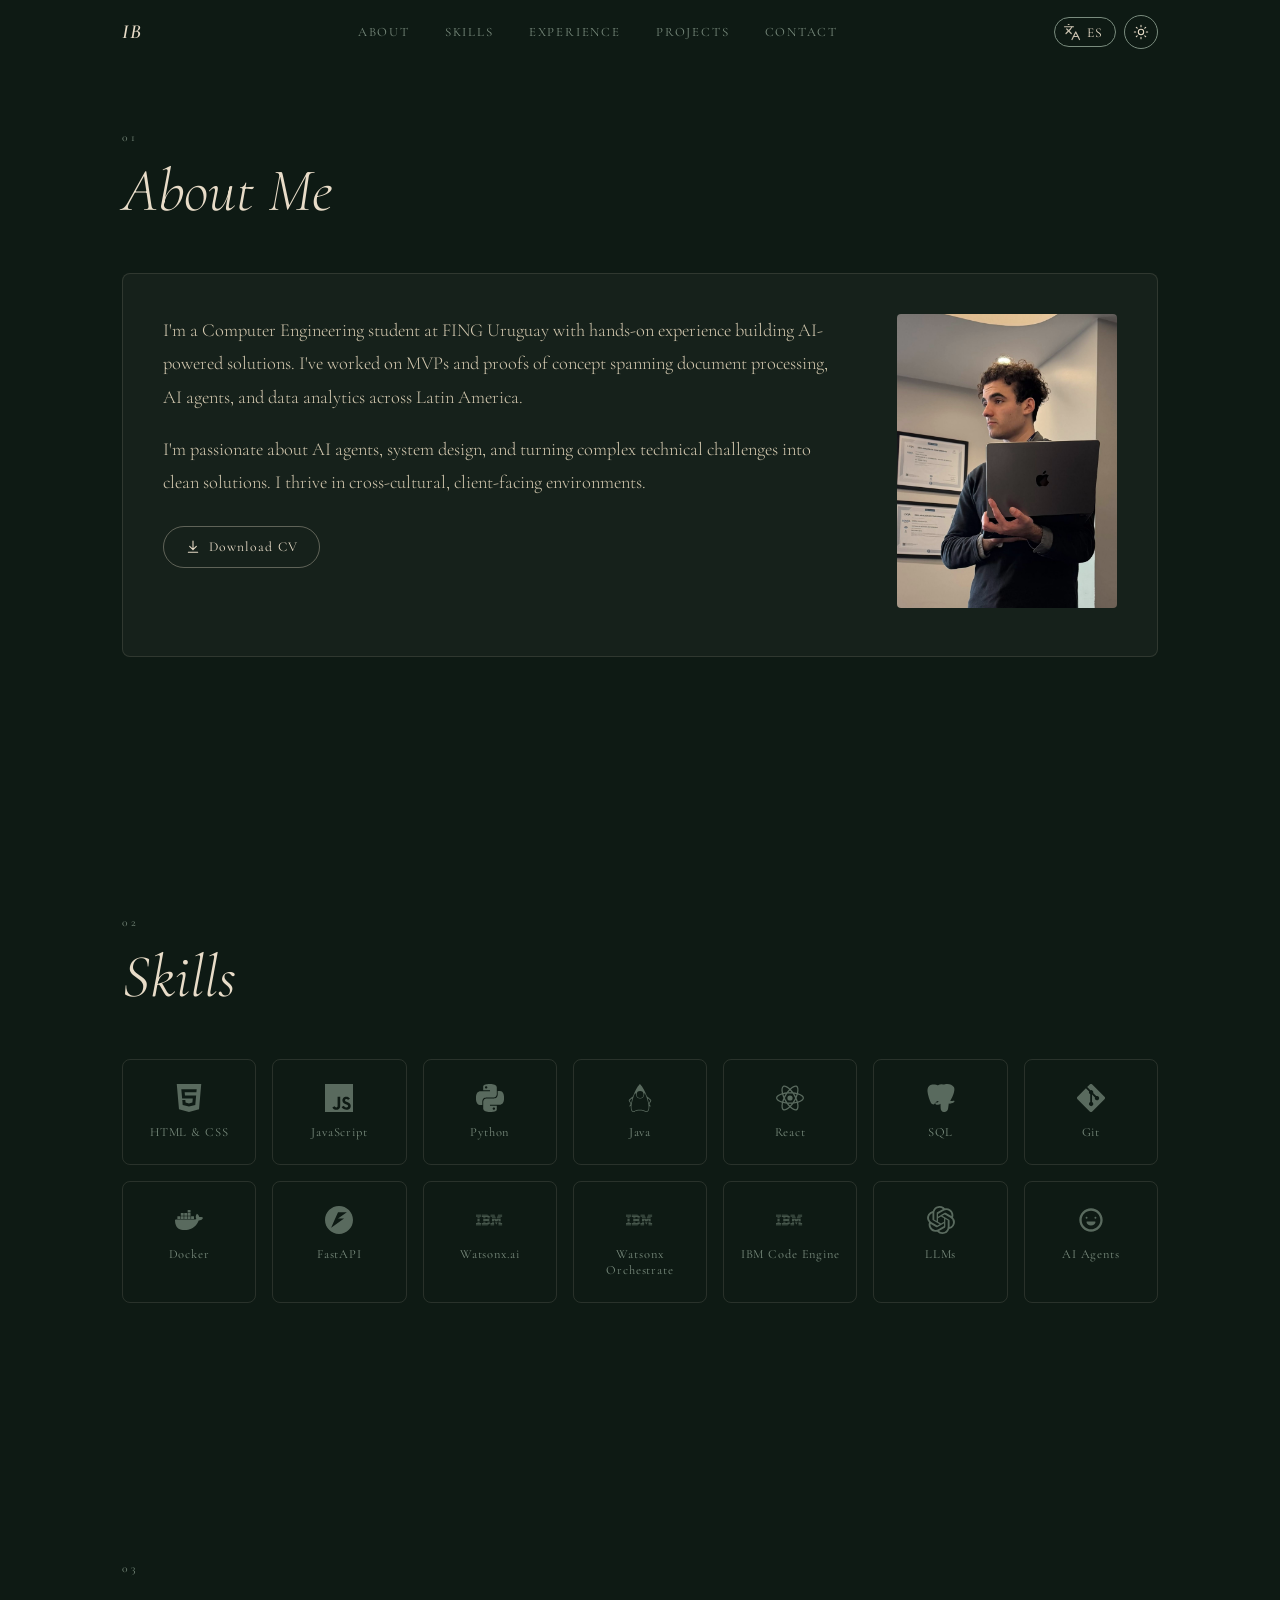
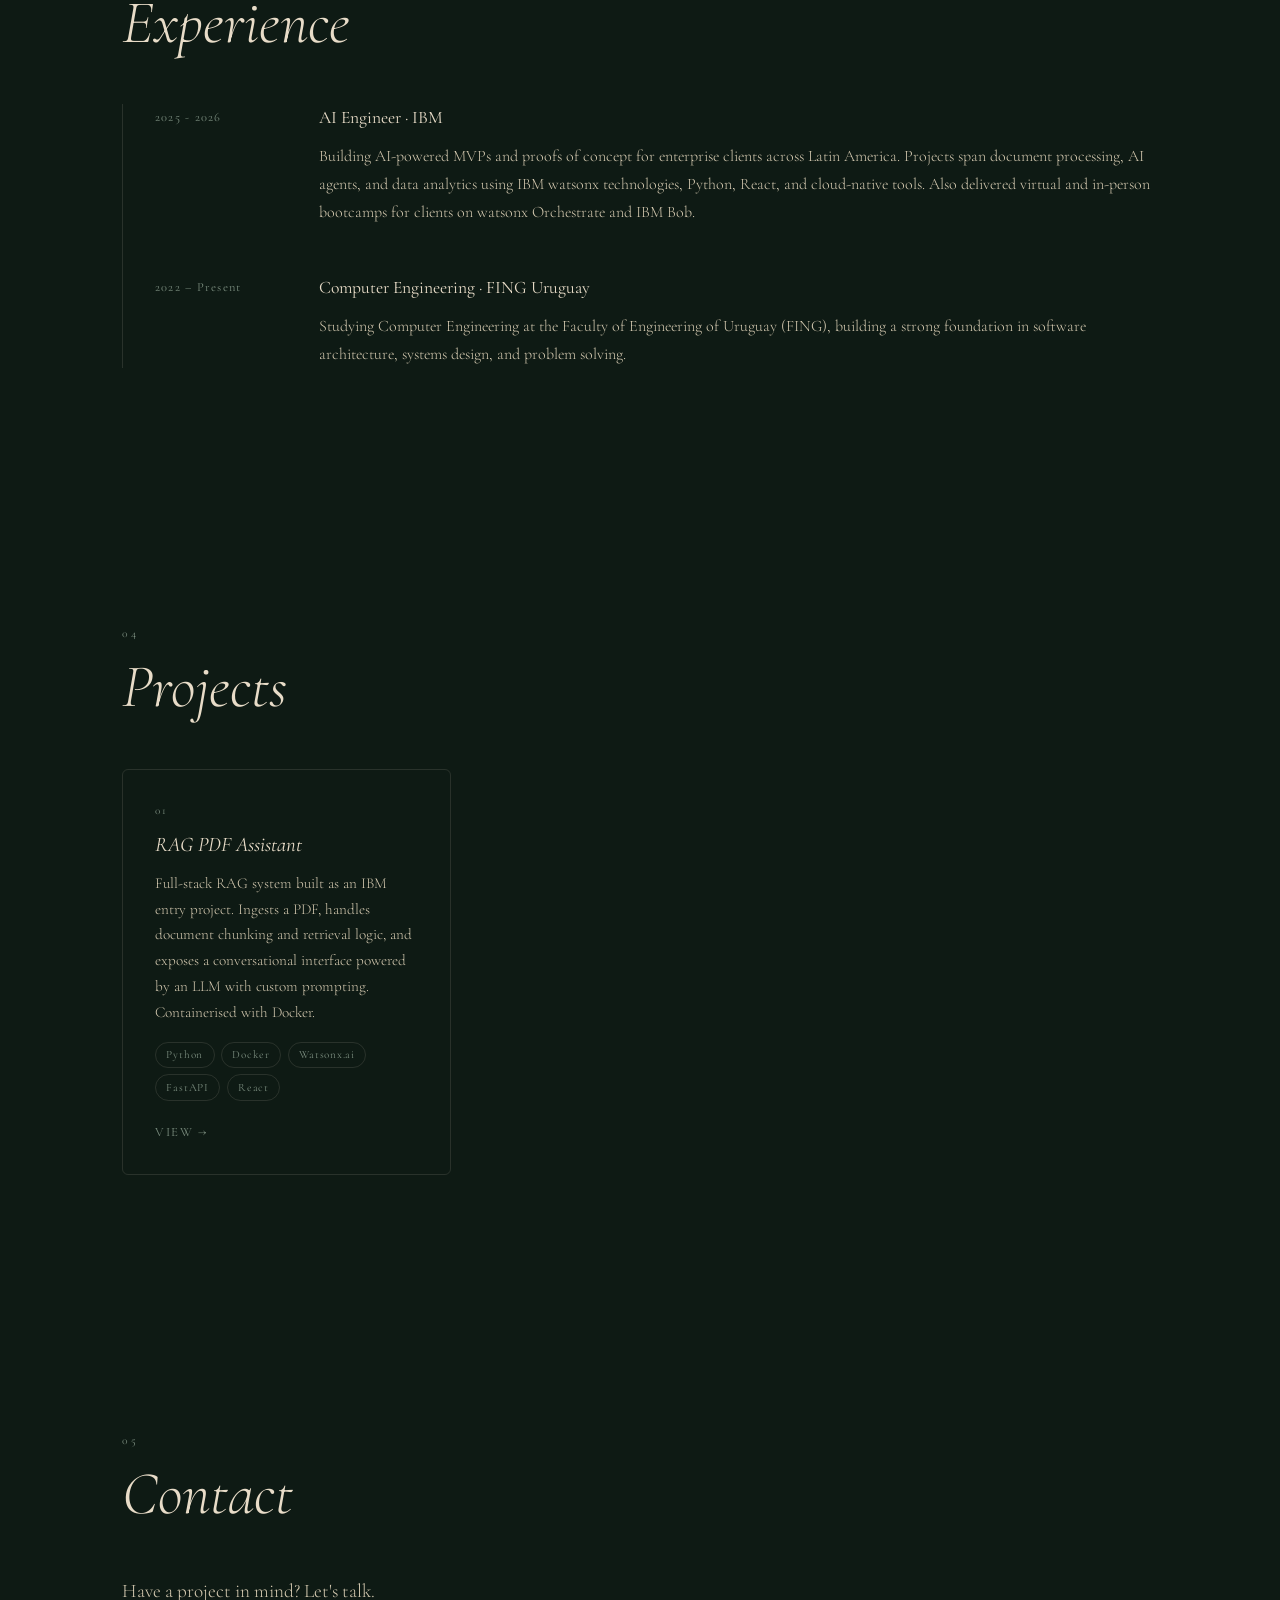
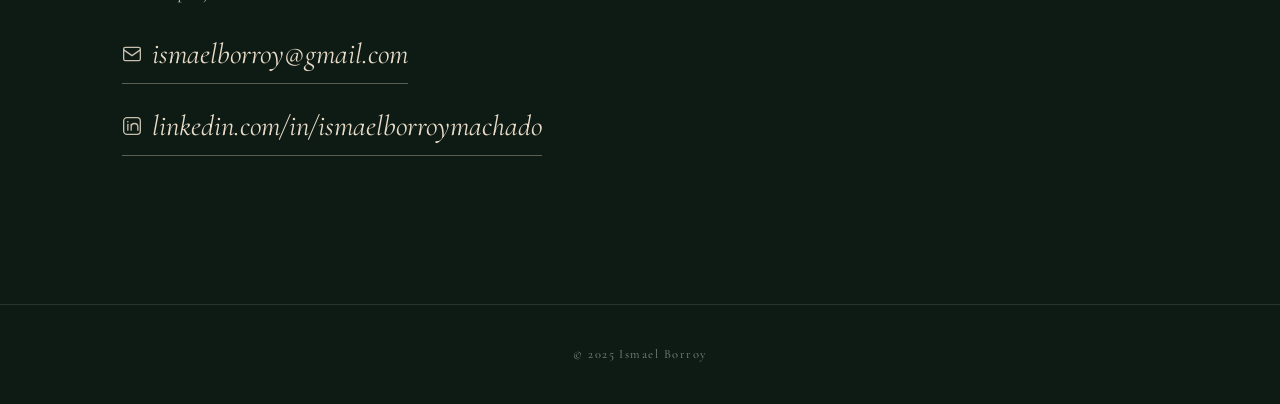
==== pages/information.html @ bbf1e7b9 "Og update" ====
<!DOCTYPE html>
<html lang="en">
  <head>
    <meta charset="UTF-8" />
    <meta name="viewport" content="width=device-width, initial-scale=1.0" />
    <title>Ismael Borroy — Portfolio</title>

    <!-- ── SEO ──────────────────────────────────────────────── -->
    <meta name="description" content="Ismael Borroy — AI Engineer and Computer Engineering student. Projects, skills and experience." />
    <link rel="canonical" href="https://ismaelborroy.github.io/my-portfolio/pages/information.html" />

    <!-- ── Open Graph (WhatsApp, Facebook, Slack…) ──────────── -->
    <meta property="og:type"        content="website" />
    <meta property="og:url"         content="https://ismaelborroy.github.io/my-portfolio/pages/information.html" />
    <meta property="og:title"       content="Ismael Borroy — Portfolio" />
    <meta property="og:description" content="AI Engineer and Computer Engineering student. Projects, skills and experience." />
    <meta property="og:image"       content="https://ismaelborroy.github.io/my-portfolio/assets/images/og-image.png" />
    <meta property="og:image:width"  content="1200" />
    <meta property="og:image:height" content="630" />
    <meta property="og:locale"      content="en_US" />

    <!-- ── Twitter / X card ─────────────────────────────────── -->
    <meta name="twitter:card"        content="summary_large_image" />
    <meta name="twitter:title"       content="Ismael Borroy — Portfolio" />
    <meta name="twitter:description" content="AI Engineer and Computer Engineering student. Projects, skills and experience." />
    <meta name="twitter:image"       content="https://ismaelborroy.github.io/my-portfolio/assets/images/og-image.png" />

    <link rel="stylesheet" href="../styles/global.css" />
    <link rel="stylesheet" href="../styles/index.css" />
  </head>
  <body class="is-loading">

    <!-- ── Navigation ───────────────────────────────────────── -->
    <header class="nav" id="nav">
      <div class="nav__inner container">
        <a class="nav__logo" href="../index.html">IB</a>
        <nav class="nav__links" aria-label="Main navigation">
          <a href="#about"      data-i18n="nav_about">About</a>
          <a href="#skills"     data-i18n="nav_skills">Skills</a>
          <a href="#experience" data-i18n="nav_experience">Experience</a>
          <a href="#projects"   data-i18n="nav_projects">Projects</a>
          <a href="#contact"    data-i18n="nav_contact">Contact</a>
        </nav>
        <div class="nav__controls">
          <button class="lang-btn nav__lang" id="lang-toggle" aria-label="Switch language">
            <svg xmlns="http://www.w3.org/2000/svg" width="18" height="18" viewBox="0 0 24 24" fill="none" stroke="currentColor" stroke-width="1.6" stroke-linecap="round" stroke-linejoin="round">
              <path d="M5 8l6 6"/>
              <path d="M4 14l6-6 2-3"/>
              <path d="M2 5h12"/>
              <path d="M7 2h1"/>
              <path d="M22 22l-5-10-5 10"/>
              <path d="M14 18h6"/>
            </svg>
            <span data-i18n="lang_label">ES</span>
          </button>
          <button class="theme-btn nav__theme" id="theme-toggle" aria-label="Switch theme">
            <svg class="theme-btn__sun" xmlns="http://www.w3.org/2000/svg" width="16" height="16" viewBox="0 0 24 24" fill="none" stroke="currentColor" stroke-width="1.6" stroke-linecap="round" stroke-linejoin="round">
              <circle cx="12" cy="12" r="4"/>
              <path d="M12 2v2M12 20v2M4.93 4.93l1.41 1.41M17.66 17.66l1.41 1.41M2 12h2M20 12h2M4.93 19.07l1.41-1.41M17.66 6.34l1.41-1.41"/>
            </svg>
            <svg class="theme-btn__moon" xmlns="http://www.w3.org/2000/svg" width="16" height="16" viewBox="0 0 24 24" fill="none" stroke="currentColor" stroke-width="1.6" stroke-linecap="round" stroke-linejoin="round">
              <path d="M21 12.79A9 9 0 1 1 11.21 3 7 7 0 0 0 21 12.79z"/>
            </svg>
          </button>
        </div>
      </div>
    </header>

    <!-- ── About ────────────────────────────────────────────── -->
    <section class="section" id="about">
      <div class="container reveal">
        <span class="section__label">01</span>
        <h2 class="section__title" data-i18n="about_title">About Me</h2>
        <div class="about__body">
          <div class="about__content">
            <p data-i18n="about_p1">I'm a Computer Engineering student at FING Uruguay with hands-on experience building AI-powered solutions. I've worked on MVPs and proofs of concept spanning document processing, AI agents, and data analytics across Latin America.</p>
            <p data-i18n="about_p2">I'm passionate about AI agents, system design, and turning complex technical challenges into clean, impactful solutions. I thrive in cross-cultural, client-facing environments.</p>
            <a class="about__cv-btn" href="../assets/CV_Ismael_Borroy.pdf" download>
              <svg xmlns="http://www.w3.org/2000/svg" width="16" height="16" viewBox="0 0 24 24" fill="none" stroke="currentColor" stroke-width="1.6" stroke-linecap="round" stroke-linejoin="round" aria-hidden="true">
                <path d="M12 3v13M7 11l5 5 5-5"/><path d="M5 20h14"/>
              </svg>
              <span data-i18n="cv_download">Download CV</span>
            </a>
          </div>
          <div class="about__photo">
            <img src="../assets/images/photo_01.jpg" alt="Ismael Borroy" />
          </div>
        </div>
      </div>
    </section>

    <!-- ── Skills ───────────────────────────────────────────── -->
    <section class="section section--alt" id="skills">
      <div class="container reveal">
        <span class="section__label">02</span>
        <h2 class="section__title" data-i18n="skills_title">Skills</h2>
        <ul class="skills__grid">

          <!-- HTML5 — Simple Icons -->
          <li class="skill-card">
            <svg xmlns="http://www.w3.org/2000/svg" viewBox="0 0 24 24" fill="currentColor" aria-hidden="true">
              <path d="M1.5 0h21l-1.91 21.563L11.977 24l-8.564-2.438L1.5 0zm7.031 9.75l-.232-2.718 10.059.003.23-2.622L5.412 4.41l.698 8.01h9.126l-.326 3.426-2.91.804-2.955-.81-.188-2.11H6.248l.33 4.171L12 19.351l5.379-1.443.744-8.157H8.531z"/>
            </svg>
            <span>HTML &amp; CSS</span>
          </li>

          <!-- JavaScript — Simple Icons -->
          <li class="skill-card">
            <svg xmlns="http://www.w3.org/2000/svg" viewBox="0 0 24 24" fill="currentColor" aria-hidden="true">
              <path d="M0 0h24v24H0V0zm22.034 18.276c-.175-1.095-.888-2.015-3.003-2.873-.736-.345-1.554-.585-1.797-1.14-.091-.33-.105-.51-.046-.705.15-.646.915-.84 1.515-.66.39.12.75.42.976.9 1.034-.676 1.034-.676 1.755-1.125-.27-.42-.404-.601-.586-.78-.63-.705-1.469-1.065-2.834-1.034l-.705.089c-.676.165-1.32.525-1.71 1.005-1.14 1.291-.811 3.541.569 4.471 1.365 1.02 3.361 1.244 3.616 2.205.24 1.17-.87 1.545-1.966 1.41-.811-.18-1.26-.586-1.755-1.336l-1.83 1.051c.21.48.45.689.81 1.109 1.74 1.756 6.09 1.666 6.871-1.004.029-.09.24-.705.074-1.65l.046.067zm-8.983-7.245h-2.248c0 1.938-.009 3.864-.009 5.805 0 1.232.063 2.363-.138 2.711-.33.689-1.18.601-1.566.48-.396-.196-.597-.466-.83-.855-.063-.105-.11-.196-.127-.196l-1.825 1.125c.305.63.75 1.172 1.324 1.517.855.51 2.004.675 3.207.405.783-.226 1.458-.691 1.811-1.411.51-.93.402-2.07.397-3.346.012-2.054 0-4.109 0-6.179l.004-.056z"/>
            </svg>
            <span>JavaScript</span>
          </li>

          <!-- Python — Simple Icons -->
          <li class="skill-card">
            <svg xmlns="http://www.w3.org/2000/svg" viewBox="0 0 24 24" fill="currentColor" aria-hidden="true">
              <path d="M14.25.18l.9.2.73.26.59.3.45.32.34.34.25.34.16.33.1.3.04.26.02.2-.01.13V8.5l-.05.63-.13.55-.21.46-.26.38-.3.31-.33.25-.35.19-.35.14-.33.1-.3.07-.26.04-.21.02H8.77l-.69.05-.59.14-.5.22-.41.27-.33.32-.27.35-.2.36-.15.37-.1.35-.07.32-.04.27-.02.21v3.06H3.17l-.21-.03-.28-.07-.32-.12-.35-.18-.36-.26-.36-.36-.35-.46-.32-.59-.28-.73-.21-.88-.14-1.05-.05-1.23.06-1.22.16-1.04.24-.87.32-.71.36-.57.4-.44.42-.33.42-.24.4-.16.36-.1.32-.05.24-.01h.16l.06.01h8.16v-.83H6.18l-.01-2.75-.02-.37.05-.34.11-.31.17-.28.25-.26.31-.23.38-.2.44-.18.51-.15.58-.12.64-.1.71-.06.77-.04.84-.02 1.27.05zm-6.3 1.98l-.23.33-.08.41.08.41.23.34.33.22.41.09.41-.09.33-.22.23-.34.08-.41-.08-.41-.23-.33-.33-.22-.41-.09-.41.09zm13.09 3.95l.28.06.32.12.35.18.36.27.36.35.35.47.32.59.28.73.21.88.14 1.04.05 1.23-.06 1.23-.16 1.04-.24.86-.32.71-.36.57-.4.45-.42.33-.42.24-.4.16-.36.09-.32.05-.24.02-.16-.01h-8.22v.82h5.84l.01 2.76.02.36-.05.34-.11.31-.17.29-.25.25-.31.24-.38.2-.44.17-.51.15-.58.13-.64.09-.71.07-.77.04-.84.01-1.27-.04-1.07-.14-.9-.2-.73-.25-.59-.3-.45-.33-.34-.34-.25-.34-.16-.33-.1-.3-.04-.25-.02-.2.01-.13v-5.34l.05-.64.13-.54.21-.46.26-.38.3-.32.33-.24.35-.2.35-.14.33-.1.3-.06.26-.04.21-.02.13-.01h5.84l.69-.05.59-.14.5-.21.41-.28.33-.32.27-.35.2-.36.15-.36.1-.35.07-.32.04-.28.02-.21V6.07h2.09l.14.01zm-6.47 14.25l-.23.33-.08.41.08.41.23.33.33.23.41.08.41-.08.33-.23.23-.33.08-.41-.08-.41-.23-.33-.33-.23-.41-.08-.41.08z"/>
            </svg>
            <span>Python</span>
          </li>

          <!-- Java (OpenJDK) — Simple Icons -->
          <li class="skill-card">
            <svg xmlns="http://www.w3.org/2000/svg" viewBox="0 0 24 24" fill="currentColor" aria-hidden="true">
              <path d="M11.915 0 11.7.215C9.515 2.4 7.47 6.39 6.046 10.483c-1.064 1.024-3.633 2.81-3.711 3.551-.093.87 1.746 2.611 1.55 3.235-.198.625-1.304 1.408-1.014 1.939.1.188.823.011 1.277-.491a13.389 13.389 0 0 0-.017 2.14c.076.906.27 1.668.643 2.232.372.563.956.911 1.667.911.397 0 .727-.114 1.024-.264.298-.149.571-.33.91-.5.68-.34 1.634-.666 3.53-.604 1.903.062 2.872.39 3.559.704.687.314 1.15.664 1.925.664.767 0 1.395-.336 1.807-.9.412-.563.631-1.33.72-2.24.06-.623.055-1.32 0-2.066.454.45 1.117.604 1.213.424.29-.53-.816-1.314-1.013-1.937-.198-.624 1.642-2.366 1.549-3.236-.08-.748-2.707-2.568-3.748-3.586C16.428 6.374 14.308 2.394 12.13.215zm.175 6.038a2.95 2.95 0 0 1 2.943 2.942 2.95 2.95 0 0 1-2.943 2.943A2.95 2.95 0 0 1 9.148 8.98a2.95 2.95 0 0 1 2.942-2.942zM8.685 7.983a3.515 3.515 0 0 0-.145.997c0 1.951 1.6 3.55 3.55 3.55 1.95 0 3.55-1.598 3.55-3.55 0-.329-.046-.648-.132-.951.334.095.64.208.915.336a42.699 42.699 0 0 1 2.042 5.829c.678 2.545 1.01 4.92.846 6.607-.082.844-.29 1.51-.606 1.94-.315.431-.713.651-1.315.651-.593 0-.932-.27-1.673-.61-.741-.338-1.825-.694-3.792-.758-1.974-.064-3.073.293-3.821.669-.375.188-.659.373-.911.5s-.466.2-.752.2c-.53 0-.876-.209-1.16-.64-.285-.43-.474-1.101-.545-1.948-.141-1.693.176-4.069.823-6.614a43.155 43.155 0 0 1 1.934-5.783c.348-.167.749-.31 1.192-.425zm-3.382 4.362a.216.216 0 0 1 .13.031c-.166.56-.323 1.116-.463 1.665a33.849 33.849 0 0 0-.547 2.555 3.9 3.9 0 0 0-.2-.39c-.58-1.012-.914-1.642-1.16-2.08.315-.24 1.679-1.755 2.24-1.781zm13.394.01c.562.027 1.926 1.543 2.24 1.783-.246.438-.58 1.068-1.16 2.08a4.428 4.428 0 0 0-.163.309 32.354 32.354 0 0 0-.562-2.49 40.579 40.579 0 0 0-.482-1.652.216.216 0 0 1 .127-.03z"/>
            </svg>
            <span>Java</span>
          </li>

          <!-- React — Simple Icons -->
          <li class="skill-card">
            <svg xmlns="http://www.w3.org/2000/svg" viewBox="0 0 24 24" fill="currentColor" aria-hidden="true">
              <path d="M14.23 12.004a2.236 2.236 0 0 1-2.235 2.236 2.236 2.236 0 0 1-2.236-2.236 2.236 2.236 0 0 1 2.235-2.236 2.236 2.236 0 0 1 2.236 2.236zm2.648-10.69c-1.346 0-3.107.96-4.888 2.622-1.78-1.653-3.542-2.602-4.887-2.602-.41 0-.783.093-1.106.278-1.375.793-1.683 3.264-.973 6.365C1.98 8.917 0 10.42 0 12.004c0 1.59 1.99 3.097 5.043 4.03-.704 3.113-.39 5.588.988 6.38.32.187.69.275 1.102.275 1.345 0 3.107-.96 4.888-2.624 1.78 1.654 3.542 2.603 4.887 2.603.41 0 .783-.09 1.106-.275 1.374-.792 1.683-3.263.973-6.365C22.02 15.096 24 13.59 24 12.004c0-1.59-1.99-3.097-5.043-4.032.704-3.11.39-5.587-.988-6.38-.318-.184-.688-.277-1.092-.278zm-.005 1.09v.006c.225 0 .406.044.558.127.666.382.955 1.835.73 3.704-.054.46-.142.945-.25 1.44-.96-.236-2.006-.417-3.107-.534-.66-.905-1.345-1.727-2.035-2.447 1.592-1.48 3.087-2.292 4.105-2.295zm-9.77.02c1.012 0 2.514.808 4.11 2.28-.686.72-1.37 1.537-2.02 2.442-1.107.117-2.154.298-3.113.538-.112-.49-.195-.964-.254-1.42-.23-1.868.054-3.32.714-3.707.19-.09.4-.127.563-.132zm4.882 3.05c.455.468.91.992 1.36 1.564-.44-.02-.89-.034-1.345-.034-.46 0-.915.01-1.36.034.44-.572.895-1.096 1.345-1.565zM12 8.1c.74 0 1.477.034 2.202.093.406.582.802 1.203 1.183 1.86.372.64.71 1.29 1.018 1.946-.308.655-.646 1.31-1.013 1.95-.38.66-.773 1.288-1.18 1.87-.728.063-1.466.098-2.21.098-.74 0-1.477-.035-2.202-.093-.406-.582-.802-1.204-1.183-1.86-.372-.64-.71-1.29-1.018-1.946.303-.657.646-1.313 1.013-1.954.38-.66.773-1.286 1.18-1.868.728-.064 1.466-.098 2.21-.098zm-3.635.254c-.24.377-.48.763-.704 1.16-.225.39-.435.782-.635 1.174-.265-.656-.49-1.31-.676-1.947.64-.15 1.315-.283 2.015-.386zm7.26 0c.695.103 1.365.23 2.006.387-.18.632-.405 1.282-.66 1.933-.2-.39-.41-.783-.64-1.174-.225-.392-.465-.774-.705-1.146zm3.063.675c.484.15.944.317 1.375.498 1.732.74 2.852 1.708 2.852 2.476-.005.768-1.125 1.74-2.857 2.475-.42.18-.88.342-1.355.493-.28-.958-.646-1.956-1.1-2.98.45-1.017.81-2.01 1.085-2.964zm-13.395.004c.278.96.645 1.957 1.1 2.98-.45 1.017-.812 2.01-1.086 2.964-.484-.15-.944-.318-1.37-.5-1.732-.737-2.852-1.706-2.852-2.474 0-.768 1.12-1.742 2.852-2.476.42-.18.88-.342 1.356-.494zm11.678 4.28c.265.657.49 1.312.676 1.948-.64.157-1.316.29-2.016.39.24-.375.48-.762.705-1.158.225-.39.435-.788.636-1.18zm-9.945.02c.2.392.41.783.64 1.175.23.39.465.772.705 1.143-.695-.102-1.365-.23-2.006-.386.18-.63.406-1.282.66-1.933zM17.92 16.32c.112.493.2.968.254 1.423.23 1.868-.054 3.32-.714 3.708-.147.09-.338.128-.563.128-1.012 0-2.514-.807-4.11-2.28.686-.72 1.37-1.536 2.02-2.44 1.107-.118 2.154-.3 3.113-.54zm-11.83.01c.96.234 2.006.415 3.107.532.66.905 1.345 1.727 2.035 2.446-1.595 1.483-3.092 2.295-4.11 2.295-.22-.005-.406-.05-.553-.132-.666-.38-.955-1.834-.73-3.703.054-.46.142-.944.25-1.438zm4.56.64c.44.02.89.034 1.345.034.46 0 .915-.01 1.36-.034-.44.572-.895 1.095-1.345 1.565-.455-.47-.91-.993-1.36-1.565z"/>
            </svg>
            <span>React</span>
          </li>

          <!-- PostgreSQL — Simple Icons -->
          <li class="skill-card">
            <svg xmlns="http://www.w3.org/2000/svg" viewBox="0 0 24 24" fill="currentColor" aria-hidden="true">
              <path d="M23.5594 14.7228a.5269.5269 0 0 0-.0563-.1191c-.139-.2632-.4768-.3418-1.0074-.2321-1.6533.3411-2.2935.1312-2.5256-.0191 1.342-2.0482 2.445-4.522 3.0411-6.8297.2714-1.0507.7982-3.5237.1222-4.7316a1.5641 1.5641 0 0 0-.1509-.235C21.6931.9086 19.8007.0248 17.5099.0005c-1.4947-.0158-2.7705.3461-3.1161.4794a9.449 9.449 0 0 0-.5159-.0816 8.044 8.044 0 0 0-1.3114-.1278c-1.1822-.0184-2.2038.2642-3.0498.8406-.8573-.3211-4.7888-1.645-7.2219.0788C.9359 2.1526.3086 3.8733.4302 6.3043c.0409.818.5069 3.334 1.2423 5.7436.4598 1.5065.9387 2.7019 1.4334 3.582.553.9942 1.1259 1.5933 1.7143 1.7895.4474.1491 1.1327.1441 1.8581-.7279.8012-.9635 1.5903-1.8258 1.9446-2.2069.4351.2355.9064.3625 1.39.3772a.0569.0569 0 0 0 .0004.0041 11.0312 11.0312 0 0 0-.2472.3054c-.3389.4302-.4094.5197-1.5002.7443-.3102.064-1.1344.2339-1.1464.8115-.0025.1224.0329.2309.0919.3268.2269.4231.9216.6097 1.015.6331 1.3345.3335 2.5044.092 3.3714-.6787-.017 2.231.0775 4.4174.3454 5.0874.2212.5529.7618 1.9045 2.4692 1.9043.2505 0 .5263-.0291.8296-.0941 1.7819-.3821 2.5557-1.1696 2.855-2.9059.1503-.8707.4016-2.8753.5388-4.1012.0169-.0703.0357-.1207.057-.1362.0007-.0005.0697-.0471.4272.0307a.3673.3673 0 0 0 .0443.0068l.2539.0223.0149.001c.8468.0384 1.9114-.1426 2.5312-.4308.6438-.2988 1.8057-1.0323 1.5951-1.6698z"/>
            </svg>
            <span>SQL</span>
          </li>

          <!-- Git — Simple Icons -->
          <li class="skill-card">
            <svg xmlns="http://www.w3.org/2000/svg" viewBox="0 0 24 24" fill="currentColor" aria-hidden="true">
              <path d="M13.09 23.549a1.54 1.54 0 0 1-2.18 0L.451 13.089a1.54 1.54 0 0 1 0-2.179l7.191-7.19 2.733 2.733a1.85 1.85 0 0 0 .964 2.326v6.66a1.849 1.849 0 1 0 1.54 0V8.957l2.508 2.508a1.85 1.85 0 1 0 1.09-1.09l-2.634-2.634a1.85 1.85 0 0 0-2.378-2.377L8.73 2.63 10.91.451a1.54 1.54 0 0 1 2.179 0l10.459 10.46a1.54 1.54 0 0 1 0 2.179z"/>
            </svg>
            <span>Git</span>
          </li>

          <!-- Docker — Simple Icons -->
          <li class="skill-card">
            <svg xmlns="http://www.w3.org/2000/svg" viewBox="0 0 24 24" fill="currentColor" aria-hidden="true">
              <path d="M13.983 11.078h2.119a.186.186 0 00.186-.185V9.006a.186.186 0 00-.186-.186h-2.119a.185.185 0 00-.185.185v1.888c0 .102.083.185.185.185m-2.954-5.43h2.118a.186.186 0 00.186-.186V3.574a.186.186 0 00-.186-.185h-2.118a.185.185 0 00-.185.185v1.888c0 .102.082.185.185.185m0 2.716h2.118a.187.187 0 00.186-.186V6.29a.186.186 0 00-.186-.185h-2.118a.185.185 0 00-.185.185v1.887c0 .102.082.185.185.186m-2.93 0h2.12a.186.186 0 00.184-.186V6.29a.185.185 0 00-.185-.185H8.1a.185.185 0 00-.185.185v1.887c0 .102.083.185.185.186m-2.964 0h2.119a.186.186 0 00.185-.186V6.29a.185.185 0 00-.185-.185H5.136a.186.186 0 00-.186.185v1.887c0 .102.084.185.186.186m5.893 2.715h2.118a.186.186 0 00.186-.185V9.006a.186.186 0 00-.186-.186h-2.118a.185.185 0 00-.185.185v1.888c0 .102.082.185.185.185m-2.93 0h2.12a.185.185 0 00.184-.185V9.006a.185.185 0 00-.184-.186h-2.12a.185.185 0 00-.184.185v1.888c0 .102.083.185.185.185m-2.964 0h2.119a.185.185 0 00.185-.185V9.006a.185.185 0 00-.184-.186h-2.12a.186.186 0 00-.186.186v1.887c0 .102.084.185.186.185m-2.92 0h2.12a.185.185 0 00.184-.185V9.006a.185.185 0 00-.184-.186h-2.12a.185.185 0 00-.184.185v1.888c0 .102.082.185.185.185M23.763 9.89c-.065-.051-.672-.51-1.954-.51-.338.001-.676.03-1.01.087-.248-1.7-1.653-2.53-1.716-2.566l-.344-.199-.226.327c-.284.438-.49.922-.612 1.43-.23.97-.09 1.882.403 2.661-.595.332-1.55.413-1.744.42H.751a.751.751 0 00-.75.748 11.376 11.376 0 00.692 4.062c.545 1.428 1.355 2.48 2.41 3.124 1.18.723 3.1 1.137 5.275 1.137.983.003 1.963-.086 2.93-.266a12.248 12.248 0 003.823-1.389c.98-.567 1.86-1.288 2.61-2.136 1.252-1.418 1.998-2.997 2.553-4.4h.221c1.372 0 2.215-.549 2.68-1.009.309-.293.55-.65.707-1.046l.098-.288Z"/>
            </svg>
            <span>Docker</span>
          </li>

          <!-- FastAPI — Simple Icons -->
          <li class="skill-card">
            <svg xmlns="http://www.w3.org/2000/svg" viewBox="0 0 24 24" fill="currentColor" aria-hidden="true">
              <path d="M12 .0387C5.3729.0384.0003 5.3931 0 11.9988c-.001 6.6066 5.372 11.9628 12 11.9625 6.628.0003 12.001-5.3559 12-11.9625-.0003-6.6057-5.3729-11.9604-12-11.96m-.829 5.4153h7.55l-7.5805 5.3284h5.1828L5.279 18.5436q2.9466-6.5444 5.892-13.0896"/>
            </svg>
            <span>FastAPI</span>
          </li>

          <!-- IBM (Watsonx.ai) — Simple Icons -->
          <li class="skill-card">
            <svg xmlns="http://www.w3.org/2000/svg" viewBox="0 0 24 24" fill="currentColor" aria-hidden="true">
              <path d="M16.21 8.13l-.216-.624h-3.56v.624zm.413 1.19l-.216-.623h-3.973v.624zm2.65 7.147h3.107v-.624h-3.108zm0-1.192h3.107v-.623h-3.108zm0-1.19h1.864v-.624h-1.865zm0-1.191h1.864v-.624h-1.865zm0-1.191h1.864v-.624h-3.555l-.175.504-.175-.504h-3.555v.624h1.865v-.574l.2.574h3.33l.2-.574zm1.864-1.815h-3.142l-.217.624h3.359zm-7.46 3.006h1.865v-.624h-1.865zm0 1.19h1.865v-.623h-1.865zm-1.243 1.191h3.108v-.623h-3.108zm0 1.192h3.108v-.624h-3.108zm6.386-8.961l-.216.624h3.776v-.624zm-.629 1.815h4.19v-.624h-3.974zm-4.514 1.19h3.359l-.216-.623h-3.143zm2.482 2.383h2.496l.218-.624h-2.932zm.417 1.19h1.662l.218-.623h-2.098zm.416 1.191h.83l.218-.623h-1.266zm.414 1.192l.217-.624h-.432zm-12.433-.006l4.578.006c.622 0 1.18-.237 1.602-.624h-6.18zm4.86-3v.624h2.092c0-.216-.03-.425-.083-.624zm-3.616.624h1.865v-.624H6.217zm3.617-3.573h2.008c.053-.199.083-.408.083-.624H9.834zm-3.617 0h1.865v-.624H6.217zM9.55 7.507H4.973v.624h6.18a2.36 2.36 0 00-1.602-.624zm2.056 1.191H4.973v.624h6.884a2.382 2.382 0 00-.25-.624zm-5.39 2.382v.624h4.87c.207-.176.382-.387.519-.624zm4.87 1.191h-4.87v.624h5.389a2.39 2.39 0 00-.519-.624zm-6.114 3.006h6.634c.11-.193.196-.402.25-.624H4.973zM0 8.13h4.352v-.624H0zm0 1.191h4.352v-.624H0zm1.243 1.191h1.865v-.624H1.243zm0 1.191h1.865v-.624H1.243zm0 1.19h1.865v-.623H1.243zm0 1.192h1.865v-.624H1.243zM0 15.276h4.352v-.623H0zm0 1.192h4.352v-.624H0Z"/>
            </svg>
            <span>Watsonx.ai</span>
          </li>

          <!-- IBM (Watsonx Orchestrate) — Simple Icons -->
          <li class="skill-card">
            <svg xmlns="http://www.w3.org/2000/svg" viewBox="0 0 24 24" fill="currentColor" aria-hidden="true">
              <path d="M16.21 8.13l-.216-.624h-3.56v.624zm.413 1.19l-.216-.623h-3.973v.624zm2.65 7.147h3.107v-.624h-3.108zm0-1.192h3.107v-.623h-3.108zm0-1.19h1.864v-.624h-1.865zm0-1.191h1.864v-.624h-1.865zm0-1.191h1.864v-.624h-3.555l-.175.504-.175-.504h-3.555v.624h1.865v-.574l.2.574h3.33l.2-.574zm1.864-1.815h-3.142l-.217.624h3.359zm-7.46 3.006h1.865v-.624h-1.865zm0 1.19h1.865v-.623h-1.865zm-1.243 1.191h3.108v-.623h-3.108zm0 1.192h3.108v-.624h-3.108zm6.386-8.961l-.216.624h3.776v-.624zm-.629 1.815h4.19v-.624h-3.974zm-4.514 1.19h3.359l-.216-.623h-3.143zm2.482 2.383h2.496l.218-.624h-2.932zm.417 1.19h1.662l.218-.623h-2.098zm.416 1.191h.83l.218-.623h-1.266zm.414 1.192l.217-.624h-.432zm-12.433-.006l4.578.006c.622 0 1.18-.237 1.602-.624h-6.18zm4.86-3v.624h2.092c0-.216-.03-.425-.083-.624zm-3.616.624h1.865v-.624H6.217zm3.617-3.573h2.008c.053-.199.083-.408.083-.624H9.834zm-3.617 0h1.865v-.624H6.217zM9.55 7.507H4.973v.624h6.18a2.36 2.36 0 00-1.602-.624zm2.056 1.191H4.973v.624h6.884a2.382 2.382 0 00-.25-.624zm-5.39 2.382v.624h4.87c.207-.176.382-.387.519-.624zm4.87 1.191h-4.87v.624h5.389a2.39 2.39 0 00-.519-.624zm-6.114 3.006h6.634c.11-.193.196-.402.25-.624H4.973zM0 8.13h4.352v-.624H0zm0 1.191h4.352v-.624H0zm1.243 1.191h1.865v-.624H1.243zm0 1.191h1.865v-.624H1.243zm0 1.19h1.865v-.623H1.243zm0 1.192h1.865v-.624H1.243zM0 15.276h4.352v-.623H0zm0 1.192h4.352v-.624H0Z"/>
            </svg>
            <span>Watsonx Orchestrate</span>
          </li>

          <!-- IBM (Code Engine) — Simple Icons -->
          <li class="skill-card">
            <svg xmlns="http://www.w3.org/2000/svg" viewBox="0 0 24 24" fill="currentColor" aria-hidden="true">
              <path d="M16.21 8.13l-.216-.624h-3.56v.624zm.413 1.19l-.216-.623h-3.973v.624zm2.65 7.147h3.107v-.624h-3.108zm0-1.192h3.107v-.623h-3.108zm0-1.19h1.864v-.624h-1.865zm0-1.191h1.864v-.624h-1.865zm0-1.191h1.864v-.624h-3.555l-.175.504-.175-.504h-3.555v.624h1.865v-.574l.2.574h3.33l.2-.574zm1.864-1.815h-3.142l-.217.624h3.359zm-7.46 3.006h1.865v-.624h-1.865zm0 1.19h1.865v-.623h-1.865zm-1.243 1.191h3.108v-.623h-3.108zm0 1.192h3.108v-.624h-3.108zm6.386-8.961l-.216.624h3.776v-.624zm-.629 1.815h4.19v-.624h-3.974zm-4.514 1.19h3.359l-.216-.623h-3.143zm2.482 2.383h2.496l.218-.624h-2.932zm.417 1.19h1.662l.218-.623h-2.098zm.416 1.191h.83l.218-.623h-1.266zm.414 1.192l.217-.624h-.432zm-12.433-.006l4.578.006c.622 0 1.18-.237 1.602-.624h-6.18zm4.86-3v.624h2.092c0-.216-.03-.425-.083-.624zm-3.616.624h1.865v-.624H6.217zm3.617-3.573h2.008c.053-.199.083-.408.083-.624H9.834zm-3.617 0h1.865v-.624H6.217zM9.55 7.507H4.973v.624h6.18a2.36 2.36 0 00-1.602-.624zm2.056 1.191H4.973v.624h6.884a2.382 2.382 0 00-.25-.624zm-5.39 2.382v.624h4.87c.207-.176.382-.387.519-.624zm4.87 1.191h-4.87v.624h5.389a2.39 2.39 0 00-.519-.624zm-6.114 3.006h6.634c.11-.193.196-.402.25-.624H4.973zM0 8.13h4.352v-.624H0zm0 1.191h4.352v-.624H0zm1.243 1.191h1.865v-.624H1.243zm0 1.191h1.865v-.624H1.243zm0 1.19h1.865v-.623H1.243zm0 1.192h1.865v-.624H1.243zM0 15.276h4.352v-.623H0zm0 1.192h4.352v-.624H0Z"/>
            </svg>
            <span>IBM Code Engine</span>
          </li>

          <!-- OpenAI (LLMs) — Simple Icons -->
          <li class="skill-card">
            <svg xmlns="http://www.w3.org/2000/svg" viewBox="0 0 24 24" fill="currentColor" aria-hidden="true">
              <path d="M22.282 9.821a5.985 5.985 0 0 0-.516-4.91 6.046 6.046 0 0 0-6.51-2.9A6.065 6.065 0 0 0 4.981 4.18a5.985 5.985 0 0 0-3.998 2.9 6.046 6.046 0 0 0 .743 7.097 5.98 5.98 0 0 0 .51 4.911 6.051 6.051 0 0 0 6.515 2.9A5.985 5.985 0 0 0 13.26 24a6.056 6.056 0 0 0 5.772-4.206 5.99 5.99 0 0 0 3.997-2.9 6.056 6.056 0 0 0-.747-7.073zM13.26 22.43a4.476 4.476 0 0 1-2.876-1.04l.141-.081 4.779-2.758a.795.795 0 0 0 .392-.681v-6.737l2.02 1.168a.071.071 0 0 1 .038.052v5.583a4.504 4.504 0 0 1-4.494 4.494zM3.6 18.304a4.47 4.47 0 0 1-.535-3.014l.142.085 4.783 2.759a.771.771 0 0 0 .78 0l5.843-3.369v2.332a.08.08 0 0 1-.033.062L9.74 19.95a4.5 4.5 0 0 1-6.14-1.646zM2.34 7.896a4.485 4.485 0 0 1 2.366-1.973V11.6a.766.766 0 0 0 .388.677l5.815 3.355-2.02 1.168a.076.076 0 0 1-.071 0l-4.83-2.786A4.504 4.504 0 0 1 2.34 7.872zm16.597 3.855l-5.833-3.387L15.119 7.2a.076.076 0 0 1 .071 0l4.83 2.791a4.494 4.494 0 0 1-.676 8.105v-5.678a.79.79 0 0 0-.407-.667zm2.01-3.023l-.141-.085-4.774-2.782a.776.776 0 0 0-.785 0L9.409 9.23V6.897a.066.066 0 0 1 .028-.061l4.83-2.787a4.5 4.5 0 0 1 6.68 4.66zm-12.64 4.135l-2.02-1.164a.08.08 0 0 1-.038-.057V6.075a4.5 4.5 0 0 1 7.375-3.453l-.142.08L8.704 5.46a.795.795 0 0 0-.393.681zm1.097-2.365l2.602-1.5 2.607 1.5v2.999l-2.597 1.5-2.607-1.5z"/>
            </svg>
            <span>LLMs</span>
          </li>

          <!-- Hugging Face (AI Agents) — Simple Icons -->
          <li class="skill-card">
            <svg xmlns="http://www.w3.org/2000/svg" viewBox="0 0 24 24" fill="currentColor" aria-hidden="true">
              <path d="M8.21 10.93a.83.83 0 1 0 0-1.66.83.83 0 0 0 0 1.66Zm7.58 0a.83.83 0 1 0 0-1.66.83.83 0 0 0 0 1.66ZM12 2C6.48 2 2 6.48 2 12s4.48 10 10 10 10-4.48 10-10S17.52 2 12 2Zm0 18c-4.41 0-8-3.59-8-8s3.59-8 8-8 8 3.59 8 8-3.59 8-8 8Zm3.89-6.22c-.28 1.74-1.83 3.01-3.89 3.01s-3.61-1.27-3.89-3.01a.5.5 0 0 1 .5-.57h6.78a.5.5 0 0 1 .5.57Z"/>
            </svg>
            <span>AI Agents</span>
          </li>

        </ul>
      </div>
    </section>

    <!-- ── Experience ───────────────────────────────────────── -->
    <section class="section" id="experience">
      <div class="container reveal">
        <span class="section__label">03</span>
        <h2 class="section__title" data-i18n="exp_title">Experience</h2>
        <div class="timeline">

          <div class="timeline__item reveal">
            <div class="timeline__meta">
              <span class="timeline__period" data-i18n="exp_1_period">2025 – 2026</span>
            </div>
            <div class="timeline__body">
              <h3 class="timeline__role" data-i18n="exp_1_role">AI Engineer · IBM</h3>
              <p data-i18n="exp_1_desc">Building AI-powered MVPs and proofs of concept for enterprise clients across Latin America. Projects span document processing, AI agents, and data analytics using IBM watsonx technologies, Python, React, and cloud-native tools. Also delivered virtual and in-person bootcamps for clients on watsonx Orchestrate and IBM Bob.</p>
            </div>
          </div>

          <div class="timeline__item reveal">
            <div class="timeline__meta">
              <span class="timeline__period" data-i18n="exp_2_period">2022 – Present</span>
            </div>
            <div class="timeline__body">
              <h3 class="timeline__role" data-i18n="exp_2_role">Computer Engineering · FING Uruguay</h3>
              <p data-i18n="exp_2_desc">Studying Computer Engineering at the Faculty of Engineering of Uruguay (FING), building a strong foundation in software architecture, systems design, and problem solving.</p>
            </div>
          </div>

        </div>
      </div>
    </section>

    <!-- ── Projects ─────────────────────────────────────────── -->
    <section class="section section--alt" id="projects">
      <div class="container reveal">
        <span class="section__label">04</span>
        <h2 class="section__title" data-i18n="proj_title">Projects</h2>
        <div class="projects__grid">

          <div class="reveal">
            <article class="project-card">
              <div class="project-card__num">01</div>
              <h3 class="project-card__name" data-i18n="proj_1_name">RAG PDF Assistant</h3>
              <p class="project-card__desc" data-i18n="proj_1_desc">Full-stack RAG system built as an IBM entry project. Ingests a PDF, handles document chunking and retrieval logic, and exposes a conversational interface powered by an LLM with custom prompting. Containerised with Docker.</p>
              <ul class="project-card__tags">
                <li>Python</li>
                <li>Docker</li>
                <li>Watsonx.ai</li>
                <li>FastAPI</li>
                <li>React</li>
              </ul>
              <a class="project-card__link" href="#" data-i18n="proj_link">View →</a>
            </article>
          </div>

        </div>
      </div>
    </section>

    <!-- ── Contact ──────────────────────────────────────────── -->
    <section class="section" id="contact">
      <div class="container reveal">
        <span class="section__label">05</span>
        <h2 class="section__title" data-i18n="contact_title">Contact</h2>
        <p class="contact__intro" data-i18n="contact_intro">Have a project in mind? Let's talk.</p>
        <a class="contact__link" href="mailto:ismaelborroy@gmail.com">
          <svg xmlns="http://www.w3.org/2000/svg" width="20" height="20" viewBox="0 0 24 24" fill="none" stroke="currentColor" stroke-width="1.6" stroke-linecap="round" stroke-linejoin="round" aria-hidden="true">
            <rect x="2" y="4" width="20" height="16" rx="2"/>
            <path d="M2 7l10 7 10-7"/>
          </svg>
          <span data-i18n="contact_email">ismaelborroy@gmail.com</span>
        </a>
        <a class="contact__link" href="https://www.linkedin.com/in/ismaelborroymachado" target="_blank" rel="noopener noreferrer">
          <svg xmlns="http://www.w3.org/2000/svg" width="20" height="20" viewBox="0 0 24 24" fill="none" stroke="currentColor" stroke-width="1.6" stroke-linecap="round" stroke-linejoin="round" aria-hidden="true">
            <rect x="2" y="2" width="20" height="20" rx="4"/>
            <path d="M7 10v7"/>
            <circle cx="7" cy="7" r="1" fill="currentColor" stroke="none"/>
            <path d="M11 10v7m0-4a4 4 0 0 1 8 0v4"/>
          </svg>
          <span data-i18n="contact_linkedin">linkedin.com/in/ismaelborroymachado</span>
        </a>
      </div>
    </section>

    <!-- ── Footer ───────────────────────────────────────────── -->
    <footer class="footer">
      <div class="container">
        <span>© 2025 Ismael Borroy</span>
      </div>
    </footer>

    <div class="lang-wipe" id="lang-wipe"></div>

    <!-- Mouse trail canvas -->
    <canvas id="trail-canvas" aria-hidden="true"></canvas>

    <script type="module" src="../js/index.js"></script>
  </body>
</html>
---- styles/global.css ----
@import url('https://fonts.googleapis.com/css2?family=Cormorant+Garamond:ital,wght@0,300;0,400;0,600;1,300;1,400&display=swap');

:root {
  --color-bg:      #0e1a14;
  --color-primary: #1e3a2f;
  --color-accent:  #e8dcc8;
  --color-text:    #d4c9b0;
  --color-muted:   #7a8c7e;
  --color-white:   #ffffff;

  --color-border:       rgba(232, 220, 200, 0.12);
  --color-border-hover: rgba(232, 220, 200, 0.35);
  --color-nav-scrolled: rgba(14, 26, 20, 0.92);
  --color-surface:      rgba(232, 220, 200, 0.04);

  --font-serif: 'Cormorant Garamond', Georgia, serif;

  --transition-base: 0.3s ease;
}

/* ── Light theme ─────────────────────────────────────────── */
[data-theme="light"] {
  --color-bg:      #faf6ee;
  --color-primary: #f0e8d5;
  --color-accent:  #5c3d1e;
  --color-text:    #3b2a14;
  --color-muted:   #8c7355;
  --color-white:   #ffffff;

  --color-border:       rgba(92, 61, 30, 0.2);
  --color-border-hover: rgba(92, 61, 30, 0.45);
  --color-nav-scrolled: rgba(240, 232, 213, 0.95);
  --color-surface:      rgba(92, 61, 30, 0.05);
}

*, *::before, *::after {
  box-sizing: border-box;
  margin: 0;
  padding: 0;
}

html {
  scroll-behavior: smooth;
}

body {
  background-color: var(--color-bg);
  color: var(--color-text);
  font-family: var(--font-serif);
  line-height: 1.6;
  -webkit-font-smoothing: antialiased;
}

.container {
  width: 100%;
  max-width: 1100px;
  margin: 0 auto;
  padding: 0 2rem;
}

.visually-hidden {
  position: absolute;
  width: 1px;
  height: 1px;
  overflow: hidden;
  clip: rect(0 0 0 0);
  white-space: nowrap;
}

/* ── Top-right controls wrapper (index.html) ────────────── */
.top-controls {
  position: fixed;
  top: 1.5rem;
  right: 1.5rem;
  z-index: 100;
  display: flex;
  align-items: center;
  gap: 0.5rem;
}

/* ── Nav controls wrapper (information.html) ────────────── */
.nav__controls {
  display: flex;
  align-items: center;
  gap: 0.5rem;
}

/* ── Language toggle button (shared) ─────────────────────── */
.lang-btn {
  display: flex;
  align-items: center;
  gap: 6px;
  background: transparent;
  border: 1px solid var(--color-muted);
  border-radius: 20px;
  color: var(--color-accent);
  font-family: var(--font-serif);
  font-size: 0.85rem;
  letter-spacing: 0.08em;
  padding: 5px 12px 5px 8px;
  cursor: pointer;
  transition: border-color var(--transition-base), color var(--transition-base), background var(--transition-base);
}

.lang-btn:hover {
  border-color: var(--color-accent);
  color: var(--color-white);
}

.lang-btn svg {
  flex-shrink: 0;
  opacity: 0.85;
}

/* Keep nav lang btn static (not fixed) */
.nav__lang {
  position: static;
}

/* ── Theme toggle button ─────────────────────────────────── */
.theme-btn {
  display: flex;
  align-items: center;
  justify-content: center;
  width: 34px;
  height: 34px;
  background: transparent;
  border: 1px solid var(--color-muted);
  border-radius: 50%;
  color: var(--color-accent);
  cursor: pointer;
  transition: border-color var(--transition-base), color var(--transition-base), background var(--transition-base);
}

.theme-btn:hover {
  border-color: var(--color-accent);
}

/* In dark mode: show sun, hide moon */
.theme-btn__moon { display: none; }
.theme-btn__sun  { display: block; }

/* In light mode: show moon, hide sun */
[data-theme="light"] .theme-btn__sun  { display: none; }
[data-theme="light"] .theme-btn__moon { display: block; }

/* nav__theme keeps static positioning */
.nav__theme {
  position: static;
}

/* ── Body theme transition ───────────────────────────────── */
body {
  transition: background-color 0.4s ease, color 0.4s ease;
}

/* ── Language wipe overlay ───────────────────────────────── */
.lang-wipe {
  position: fixed;
  inset: 0;
  z-index: 200;
  background: var(--color-bg);
  transform: translateX(100%);
  pointer-events: none;
}

.lang-wipe.enter {
  transform: translateX(0);
  transition: transform 0.18s cubic-bezier(0.4, 0, 0.2, 1);
}

.lang-wipe.exit {
  transform: translateX(-100%);
  transition: transform 0.18s cubic-bezier(0.4, 0, 0.2, 1);
}

/* ── Mouse trail canvas (shared across pages) ────────────── */
#trail-canvas {
  position: fixed;
  inset: 0;
  z-index: 3;
  pointer-events: none;
  width: 100vw;
  height: 100vh;
}
---- styles/index.css ----
/* ── Body fade-in on load ────────────────────────────────── */
body.is-loading {
  opacity: 0;
}

body {
  transition: opacity 0.6s ease;
}

/* ── Navigation ─────────────────────────────────────────── */
.nav {
  position: fixed;
  top: 0;
  left: 0;
  right: 0;
  z-index: 100;
  padding: 0;
  transition: background var(--transition-base), box-shadow var(--transition-base);
}

.nav.scrolled {
  background: var(--color-nav-scrolled);
  backdrop-filter: blur(10px);
  box-shadow: 0 1px 0 var(--color-border);
}

.nav__inner {
  display: flex;
  align-items: center;
  justify-content: space-between;
  height: 64px;
}

.nav__logo {
  font-family: var(--font-serif);
  font-size: 1.25rem;
  font-weight: 600;
  font-style: italic;
  color: var(--color-accent);
  text-decoration: none;
  letter-spacing: 0.05em;
  transition: opacity var(--transition-base);
}

.nav__logo:hover {
  opacity: 0.7;
}

.nav__links {
  display: flex;
  gap: 2.2rem;
  list-style: none;
}

.nav__links a {
  font-size: 0.8rem;
  letter-spacing: 0.14em;
  text-transform: uppercase;
  color: var(--color-muted);
  text-decoration: none;
  transition: color var(--transition-base);
}

.nav__links a:hover {
  color: var(--color-accent);
}

/* Override fixed positioning for nav lang btn */
.nav__lang {
  position: static;
}

/* ── Sections ────────────────────────────────────────────── */
.section {
  padding: 8rem 0;
}

.section--alt {
  background: none;
}

.section__label {
  display: block;
  font-size: 0.72rem;
  letter-spacing: 0.28em;
  text-transform: uppercase;
  color: var(--color-muted);
  margin-bottom: 0.75rem;
}

.section__title {
  font-size: clamp(2.2rem, 5vw, 3.8rem);
  font-weight: 300;
  font-style: italic;
  color: var(--color-accent);
  line-height: 1.1;
  margin-bottom: 3rem;
}

/* ── About ───────────────────────────────────────────────── */
.about__body {
  display: flex;
  align-items: flex-start;
  gap: 3.5rem;
  background: var(--color-surface);
  border: 1px solid var(--color-border);
  border-radius: 8px;
  padding: 2.5rem;
}

.about__content {
  flex: 1;
  display: flex;
  flex-direction: column;
  gap: 1.2rem;
}

.about__cv-btn {
  display: inline-flex;
  align-items: center;
  gap: 0.5rem;
  margin-top: 0.5rem;
  padding: 0.55rem 1.3rem;
  border: 1px solid var(--color-border-hover);
  border-radius: 100px;
  font-family: var(--font-serif);
  font-size: 0.85rem;
  letter-spacing: 0.08em;
  color: var(--color-accent);
  text-decoration: none;
  align-self: flex-start;
  transition: background var(--transition-base), border-color var(--transition-base), color var(--transition-base);
}

.about__cv-btn:hover {
  background: rgba(232, 220, 200, 0.08);
  border-color: var(--color-accent);
}

.about__content p {
  font-size: 1.15rem;
  font-weight: 300;
  color: var(--color-text);
  line-height: 1.8;
}

.about__photo {
  flex-shrink: 0;
  width: 220px;
}

.about__photo img {
  width: 100%;
  aspect-ratio: 3 / 4;
  object-fit: cover;
  object-position: center top;
  border-radius: 4px;
  filter: grayscale(30%);
}

@media (max-width: 700px) {
  .about__body {
    flex-direction: column-reverse;
    gap: 2rem;
  }

  .about__photo {
    width: 100%;
    max-width: 280px;
  }
}

/* ── Skills ──────────────────────────────────────────────── */
.skills__grid {
  display: grid;
  grid-template-columns: repeat(auto-fill, minmax(130px, 1fr));
  gap: 1rem;
  list-style: none;
}

.skill-card {
  display: flex;
  flex-direction: column;
  align-items: center;
  gap: 0.75rem;
  padding: 1.5rem 1rem;
  border: 1px solid var(--color-border);
  border-radius: 8px;
  color: var(--color-muted);
  transition: border-color var(--transition-base), color var(--transition-base), transform var(--transition-base);
  cursor: default;
}

.skill-card:hover {
  border-color: var(--color-border-hover);
  color: var(--color-accent);
  transform: translateY(-3px);
}

.skill-card svg {
  width: 28px;
  height: 28px;
  flex-shrink: 0;
  opacity: 0.7;
  transition: opacity var(--transition-base);
}

.skill-card:hover svg {
  opacity: 1;
}

.skill-card span {
  font-size: 0.78rem;
  letter-spacing: 0.07em;
  text-align: center;
  line-height: 1.3;
}

/* ── Timeline (Experience) ───────────────────────────────── */
.timeline {
  display: flex;
  flex-direction: column;
  gap: 3rem;
  border-left: 1px solid var(--color-border);
  padding-left: 2rem;
}

.timeline__item {
  display: grid;
  grid-template-columns: 140px 1fr;
  gap: 1.5rem;
}

.timeline__period {
  font-size: 0.78rem;
  letter-spacing: 0.1em;
  color: var(--color-muted);
  padding-top: 0.2rem;
}

.timeline__role {
  font-size: 1.1rem;
  font-weight: 400;
  color: var(--color-accent);
  margin-bottom: 0.6rem;
}

.timeline__body p {
  font-size: 1rem;
  font-weight: 300;
  color: var(--color-text);
  line-height: 1.75;
}

/* ── Projects ────────────────────────────────────────────── */
.projects__grid {
  display: grid;
  grid-template-columns: repeat(auto-fill, minmax(300px, 1fr));
  gap: 1.5rem;
}

.project-card {
  border: 1px solid var(--color-border);
  border-radius: 6px;
  padding: 2rem;
  display: flex;
  flex-direction: column;
  gap: 0.8rem;
  transition: border-color var(--transition-base), transform var(--transition-base);
}

.project-card:hover {
  border-color: var(--color-border-hover);
  transform: translateY(-3px);
}

.project-card__num {
  font-size: 0.7rem;
  letter-spacing: 0.22em;
  color: var(--color-muted);
}

.project-card__name {
  font-size: 1.3rem;
  font-weight: 400;
  font-style: italic;
  color: var(--color-accent);
  line-height: 1.2;
}

.project-card__desc {
  font-size: 0.95rem;
  font-weight: 300;
  color: var(--color-text);
  line-height: 1.7;
  flex: 1;
}

.project-card__tags {
  display: flex;
  flex-wrap: wrap;
  gap: 0.4rem;
  list-style: none;
  margin-top: 0.2rem;
}

.project-card__tags li {
  font-size: 0.7rem;
  letter-spacing: 0.07em;
  padding: 0.2rem 0.65rem;
  border: 1px solid var(--color-border);
  border-radius: 100px;
  color: var(--color-muted);
}

.project-card__link {
  font-size: 0.8rem;
  letter-spacing: 0.12em;
  text-transform: uppercase;
  color: var(--color-muted);
  text-decoration: none;
  transition: color var(--transition-base);
  align-self: flex-start;
  margin-top: 0.5rem;
}

.project-card__link:hover {
  color: var(--color-accent);
}

/* ── Contact ─────────────────────────────────────────────── */
.contact__intro {
  font-size: 1.2rem;
  font-weight: 300;
  color: var(--color-text);
  margin-bottom: 1.5rem;
}

.contact__link {
  display: flex;
  align-items: center;
  gap: 0.65rem;
  font-size: clamp(1.1rem, 2.5vw, 1.8rem);
  font-style: italic;
  color: var(--color-accent);
  text-decoration: none;
  border-bottom: 1px solid var(--color-border-hover);
  padding-bottom: 6px;
  margin-bottom: 1.2rem;
  width: fit-content;
  transition: border-color var(--transition-base), opacity var(--transition-base);
}

.contact__link:hover {
  border-color: var(--color-accent);
  opacity: 0.75;
}

.contact__link svg {
  flex-shrink: 0;
  opacity: 0.85;
}

/* ── Footer ──────────────────────────────────────────────── */
.footer {
  padding: 2.5rem 0;
  border-top: 1px solid var(--color-border);
}

.footer .container {
  display: flex;
  justify-content: center;
}

.footer span {
  font-size: 0.78rem;
  letter-spacing: 0.12em;
  color: var(--color-muted);
}

/* ── Scroll reveal — pure fade, no movement ─────────────── */
.reveal {
  opacity: 0;
  transition: opacity 0.9s cubic-bezier(0.22, 1, 0.36, 1);
}

.reveal.visible {
  opacity: 1;
}

/* Stagger children inside a revealed grid */
.projects__grid .reveal:nth-child(2) { transition-delay: 0.1s; }
.projects__grid .reveal:nth-child(3) { transition-delay: 0.2s; }
.timeline .reveal:nth-child(2)       { transition-delay: 0.12s; }

/* ── Nav scroll shadow trigger (JS adds .scrolled) ──────── */

/* ── Responsive ──────────────────────────────────────────── */
@media (max-width: 700px) {
  .nav__links {
    display: none;
  }

  .timeline__item {
    grid-template-columns: 1fr;
    gap: 0.4rem;
  }

  .section {
    padding: 5rem 0;
  }
}
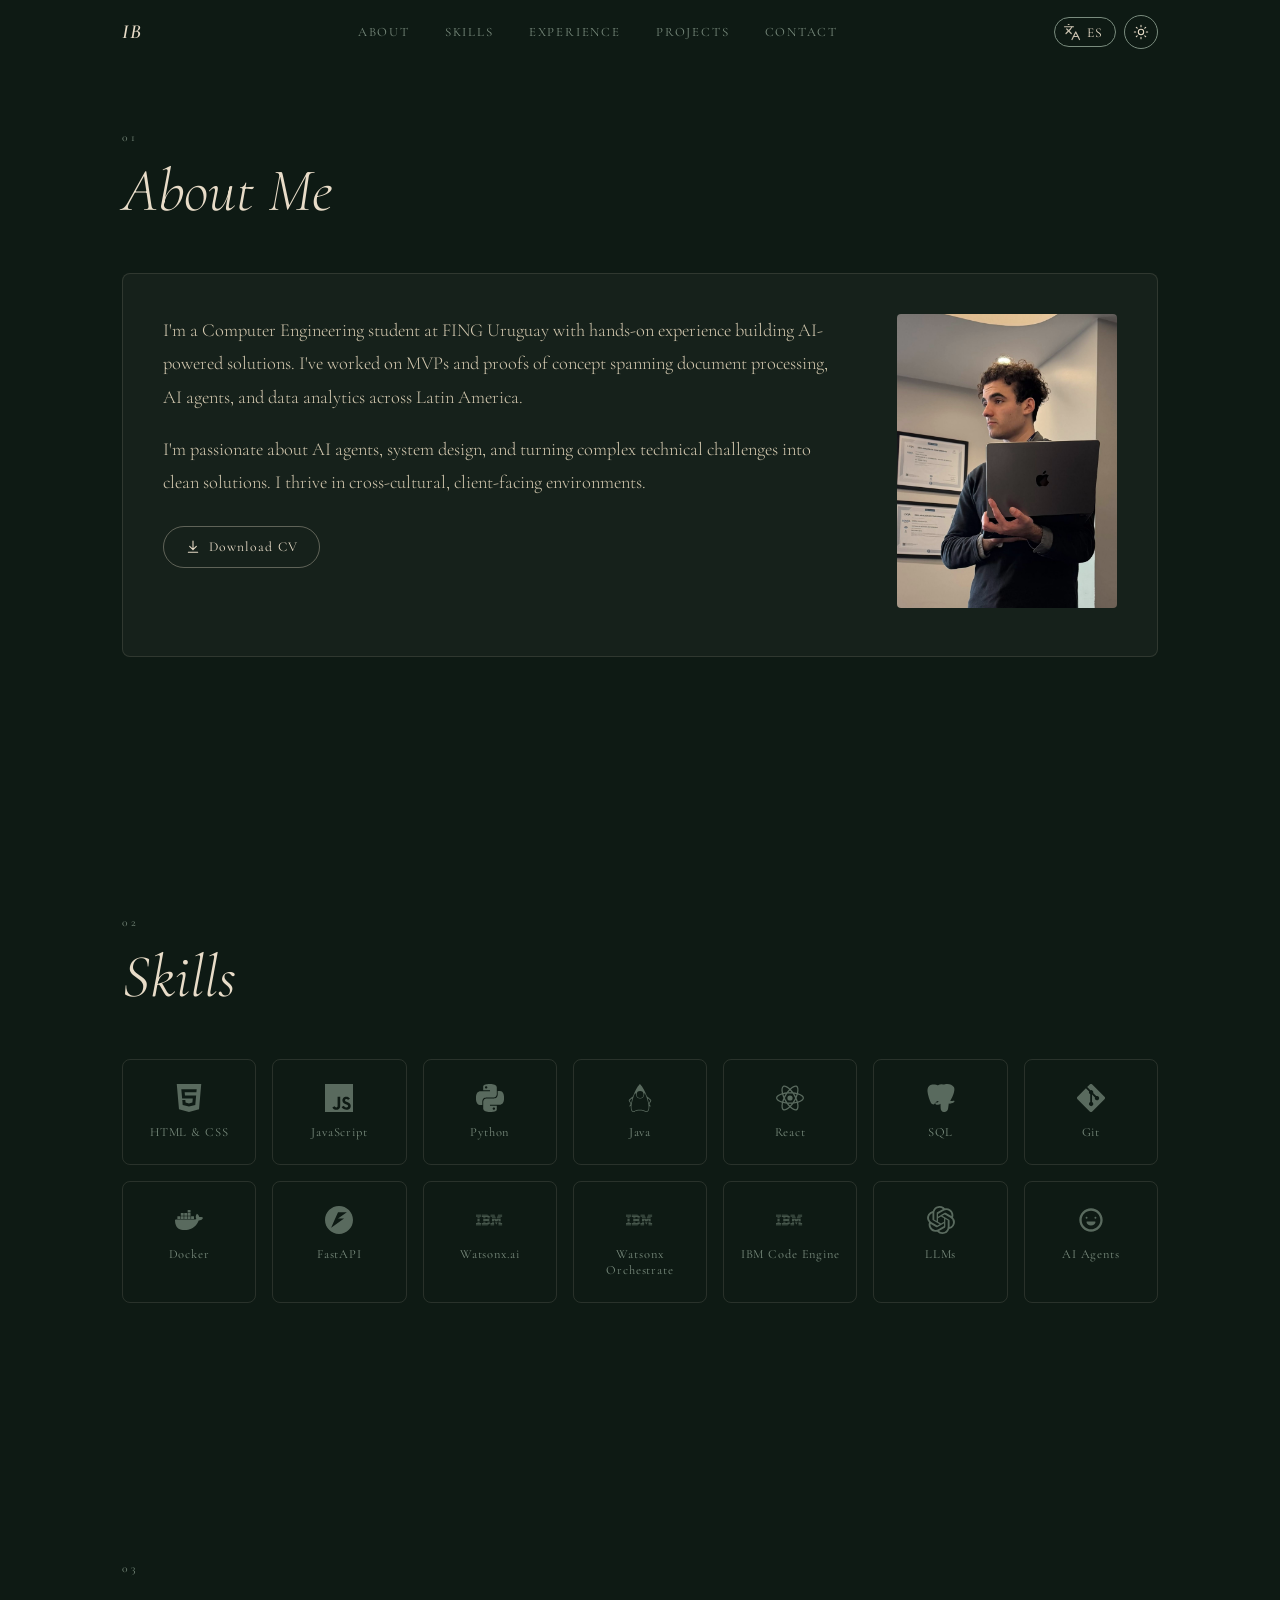
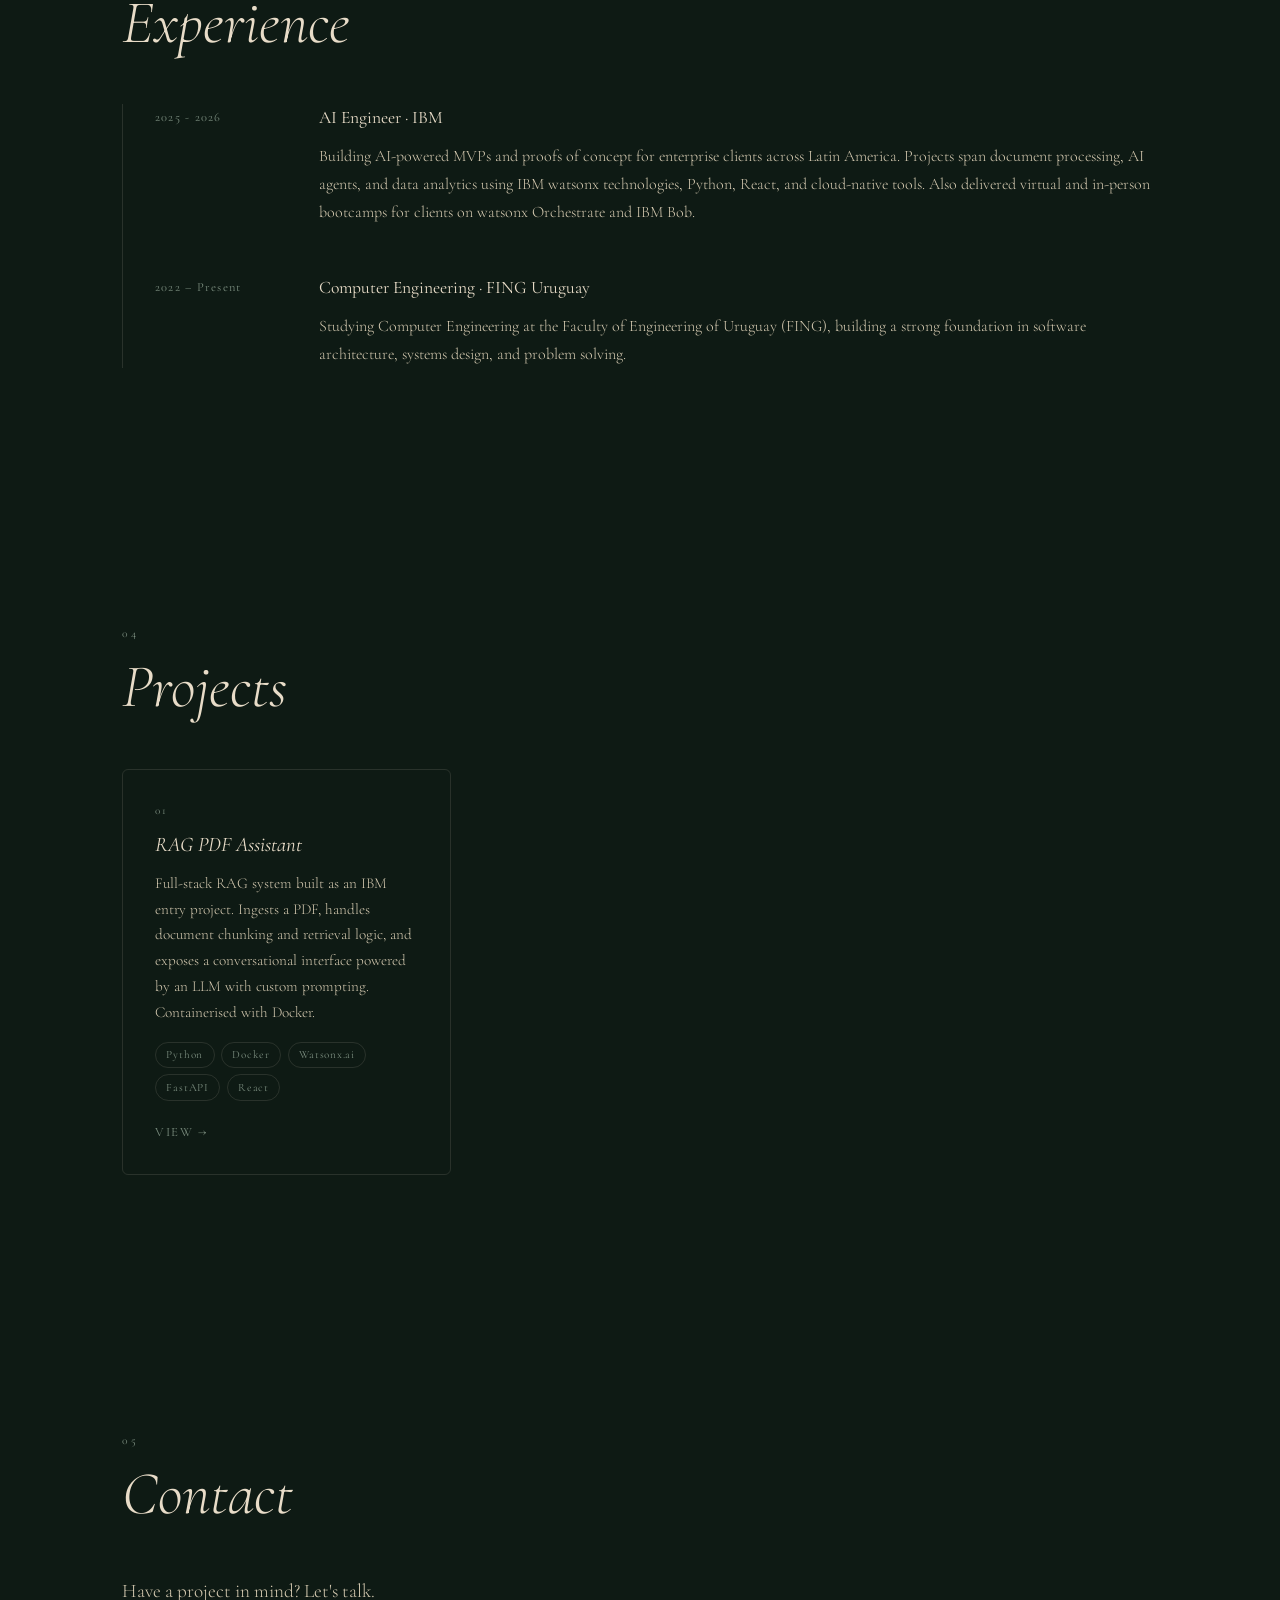
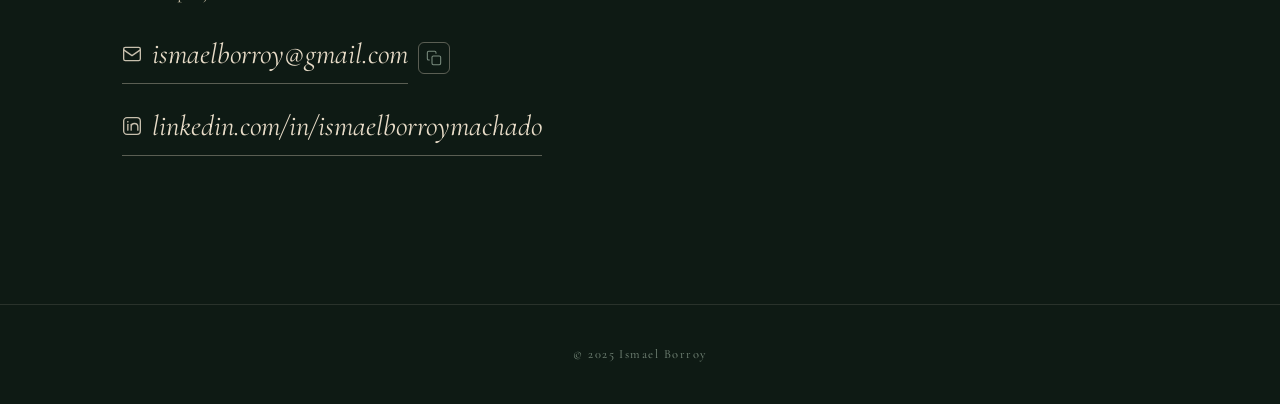
==== commit 62a14df6: "Copy mail addition" ====
--- a/pages/information.html
+++ b/pages/information.html
@@ -4,6 +4,7 @@
     <meta charset="UTF-8" />
     <meta name="viewport" content="width=device-width, initial-scale=1.0" />
     <title>Ismael Borroy — Portfolio</title>
+    <link rel="icon" href="../assets/favicon.svg" type="image/svg+xml" />
 
     <!-- ── SEO ──────────────────────────────────────────────── -->
     <meta name="description" content="Ismael Borroy — AI Engineer and Computer Engineering student. Projects, skills and experience." />
@@ -276,13 +277,26 @@
         <span class="section__label">05</span>
         <h2 class="section__title" data-i18n="contact_title">Contact</h2>
         <p class="contact__intro" data-i18n="contact_intro">Have a project in mind? Let's talk.</p>
-        <a class="contact__link" href="mailto:ismaelborroy@gmail.com">
-          <svg xmlns="http://www.w3.org/2000/svg" width="20" height="20" viewBox="0 0 24 24" fill="none" stroke="currentColor" stroke-width="1.6" stroke-linecap="round" stroke-linejoin="round" aria-hidden="true">
-            <rect x="2" y="4" width="20" height="16" rx="2"/>
-            <path d="M2 7l10 7 10-7"/>
-          </svg>
-          <span data-i18n="contact_email">ismaelborroy@gmail.com</span>
-        </a>
+        <div class="contact__row">
+          <a class="contact__link" href="mailto:ismaelborroy@gmail.com">
+            <svg xmlns="http://www.w3.org/2000/svg" width="20" height="20" viewBox="0 0 24 24" fill="none" stroke="currentColor" stroke-width="1.6" stroke-linecap="round" stroke-linejoin="round" aria-hidden="true">
+              <rect x="2" y="4" width="20" height="16" rx="2"/>
+              <path d="M2 7l10 7 10-7"/>
+            </svg>
+            <span data-i18n="contact_email">ismaelborroy@gmail.com</span>
+          </a>
+          <button class="copy-btn" id="copy-email" aria-label="Copy email address">
+            <!-- Clipboard icon -->
+            <svg class="copy-btn__icon" xmlns="http://www.w3.org/2000/svg" width="16" height="16" viewBox="0 0 24 24" fill="none" stroke="currentColor" stroke-width="1.6" stroke-linecap="round" stroke-linejoin="round" aria-hidden="true">
+              <rect x="9" y="9" width="13" height="13" rx="2"/>
+              <path d="M5 15H4a2 2 0 0 1-2-2V4a2 2 0 0 1 2-2h9a2 2 0 0 1 2 2v1"/>
+            </svg>
+            <!-- Checkmark icon (shown on copy) -->
+            <svg class="copy-btn__check" xmlns="http://www.w3.org/2000/svg" width="16" height="16" viewBox="0 0 24 24" fill="none" stroke="currentColor" stroke-width="1.6" stroke-linecap="round" stroke-linejoin="round" aria-hidden="true">
+              <polyline points="20 6 9 17 4 12"/>
+            </svg>
+          </button>
+        </div>
         <a class="contact__link" href="https://www.linkedin.com/in/ismaelborroymachado" target="_blank" rel="noopener noreferrer">
           <svg xmlns="http://www.w3.org/2000/svg" width="20" height="20" viewBox="0 0 24 24" fill="none" stroke="currentColor" stroke-width="1.6" stroke-linecap="round" stroke-linejoin="round" aria-hidden="true">
             <rect x="2" y="2" width="20" height="20" rx="4"/>
@@ -304,6 +318,9 @@
 
     <div class="lang-wipe" id="lang-wipe"></div>
 
+    <!-- Flash overlay for page transition -->
+    <div class="flash-overlay" id="flash-overlay"></div>
+
     <!-- Mouse trail canvas -->
     <canvas id="trail-canvas" aria-hidden="true"></canvas>
 
--- a/styles/global.css
+++ b/styles/global.css
@@ -174,6 +174,22 @@
   transition: transform 0.18s cubic-bezier(0.4, 0, 0.2, 1);
 }
 
+/* ── Flash overlay (shared across pages) ────────────────── */
+.flash-overlay {
+  position: fixed;
+  inset: 0;
+  z-index: 10;
+  background: var(--color-bg);
+  opacity: 0;
+  pointer-events: none;
+  transition: opacity 0.55s ease;
+}
+
+.flash-overlay.active {
+  opacity: 1;
+  pointer-events: all;
+}
+
 /* ── Mouse trail canvas (shared across pages) ────────────── */
 #trail-canvas {
   position: fixed;
--- a/styles/index.css
+++ b/styles/index.css
@@ -361,6 +361,50 @@
   opacity: 0.85;
 }
 
+/* ── Copy email button ───────────────────────────────────── */
+.contact__row {
+  display: flex;
+  align-items: center;
+  gap: 0.6rem;
+  margin-bottom: 1.2rem;
+}
+
+.contact__row .contact__link {
+  margin-bottom: 0;
+}
+
+.copy-btn {
+  display: flex;
+  align-items: center;
+  justify-content: center;
+  width: 32px;
+  height: 32px;
+  background: transparent;
+  border: 1px solid var(--color-border-hover);
+  border-radius: 6px;
+  color: var(--color-muted);
+  cursor: pointer;
+  flex-shrink: 0;
+  transition: border-color var(--transition-base), color var(--transition-base);
+}
+
+.copy-btn:hover {
+  border-color: var(--color-accent);
+  color: var(--color-accent);
+}
+
+.copy-btn__check {
+  display: none;
+}
+
+.copy-btn.copied {
+  border-color: var(--color-accent);
+  color: var(--color-accent);
+}
+
+.copy-btn.copied .copy-btn__icon  { display: none; }
+.copy-btn.copied .copy-btn__check { display: block; }
+
 /* ── Footer ──────────────────────────────────────────────── */
 .footer {
   padding: 2.5rem 0;
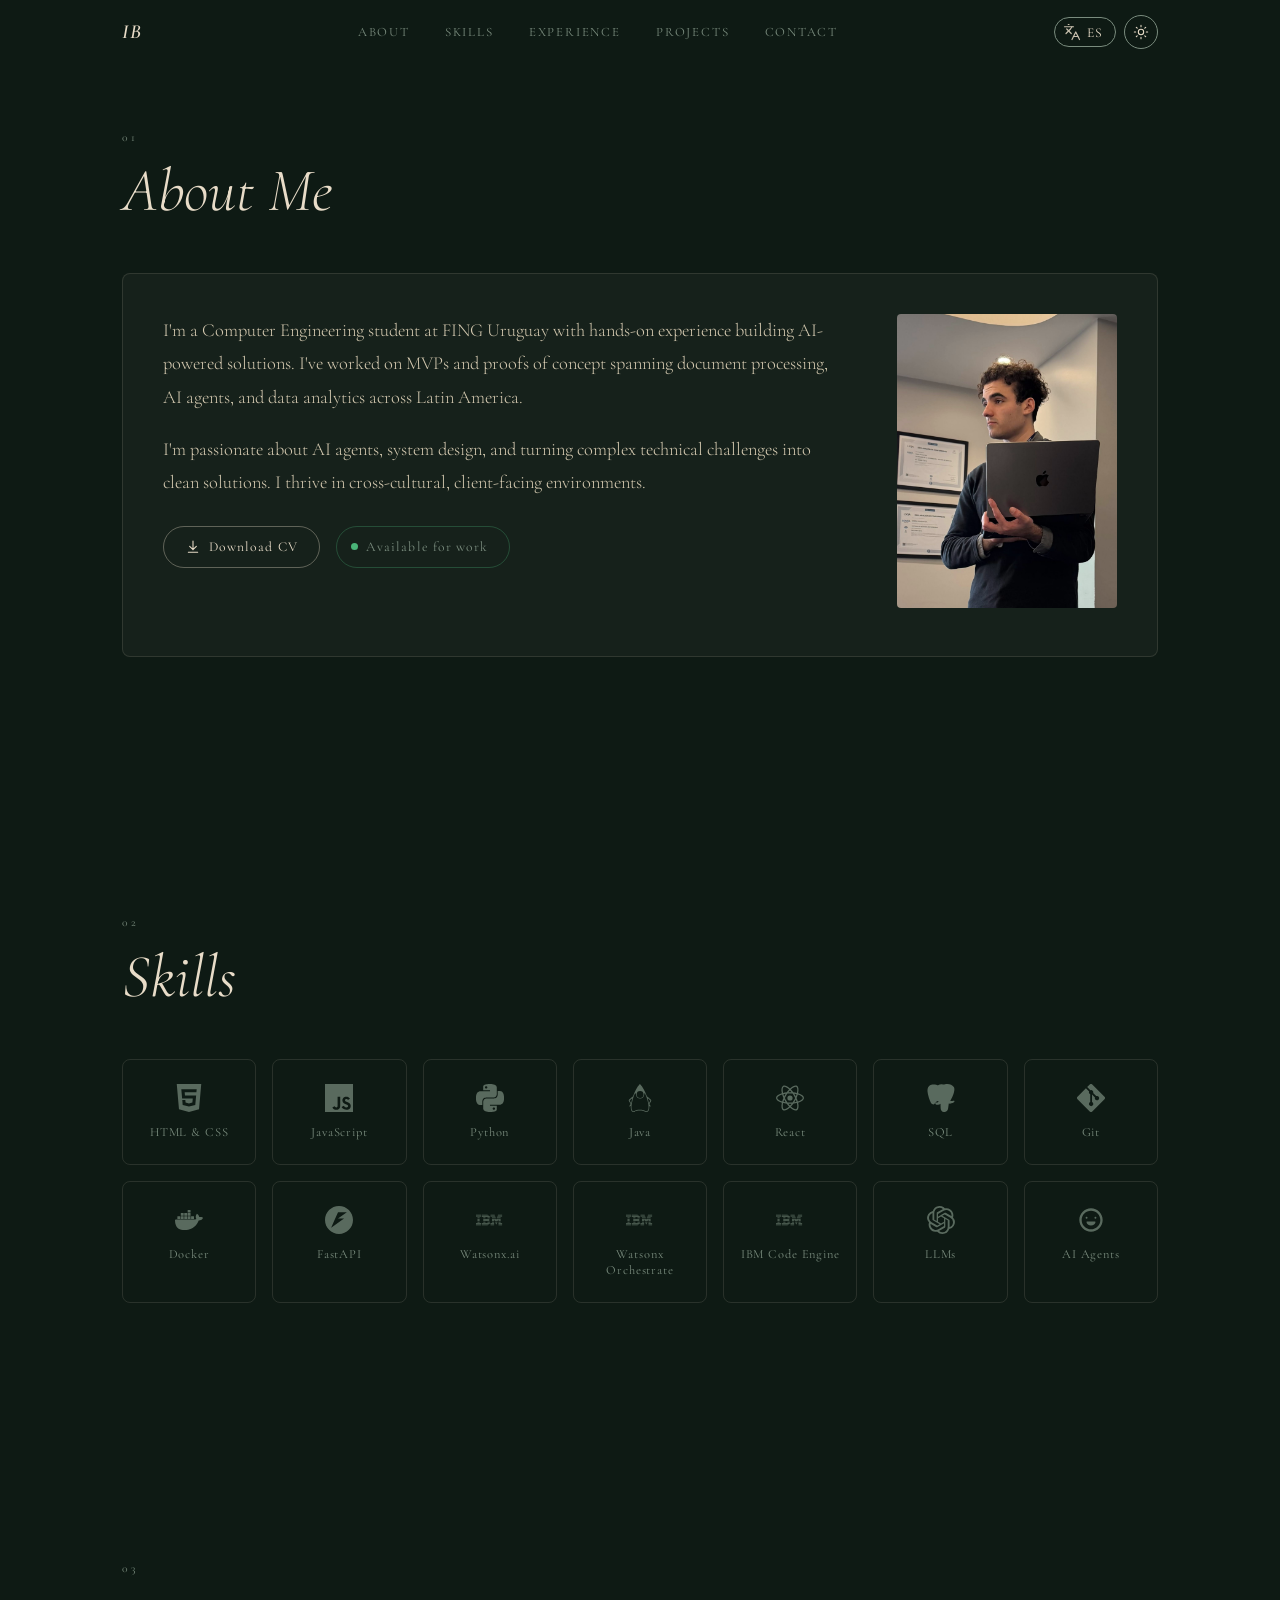
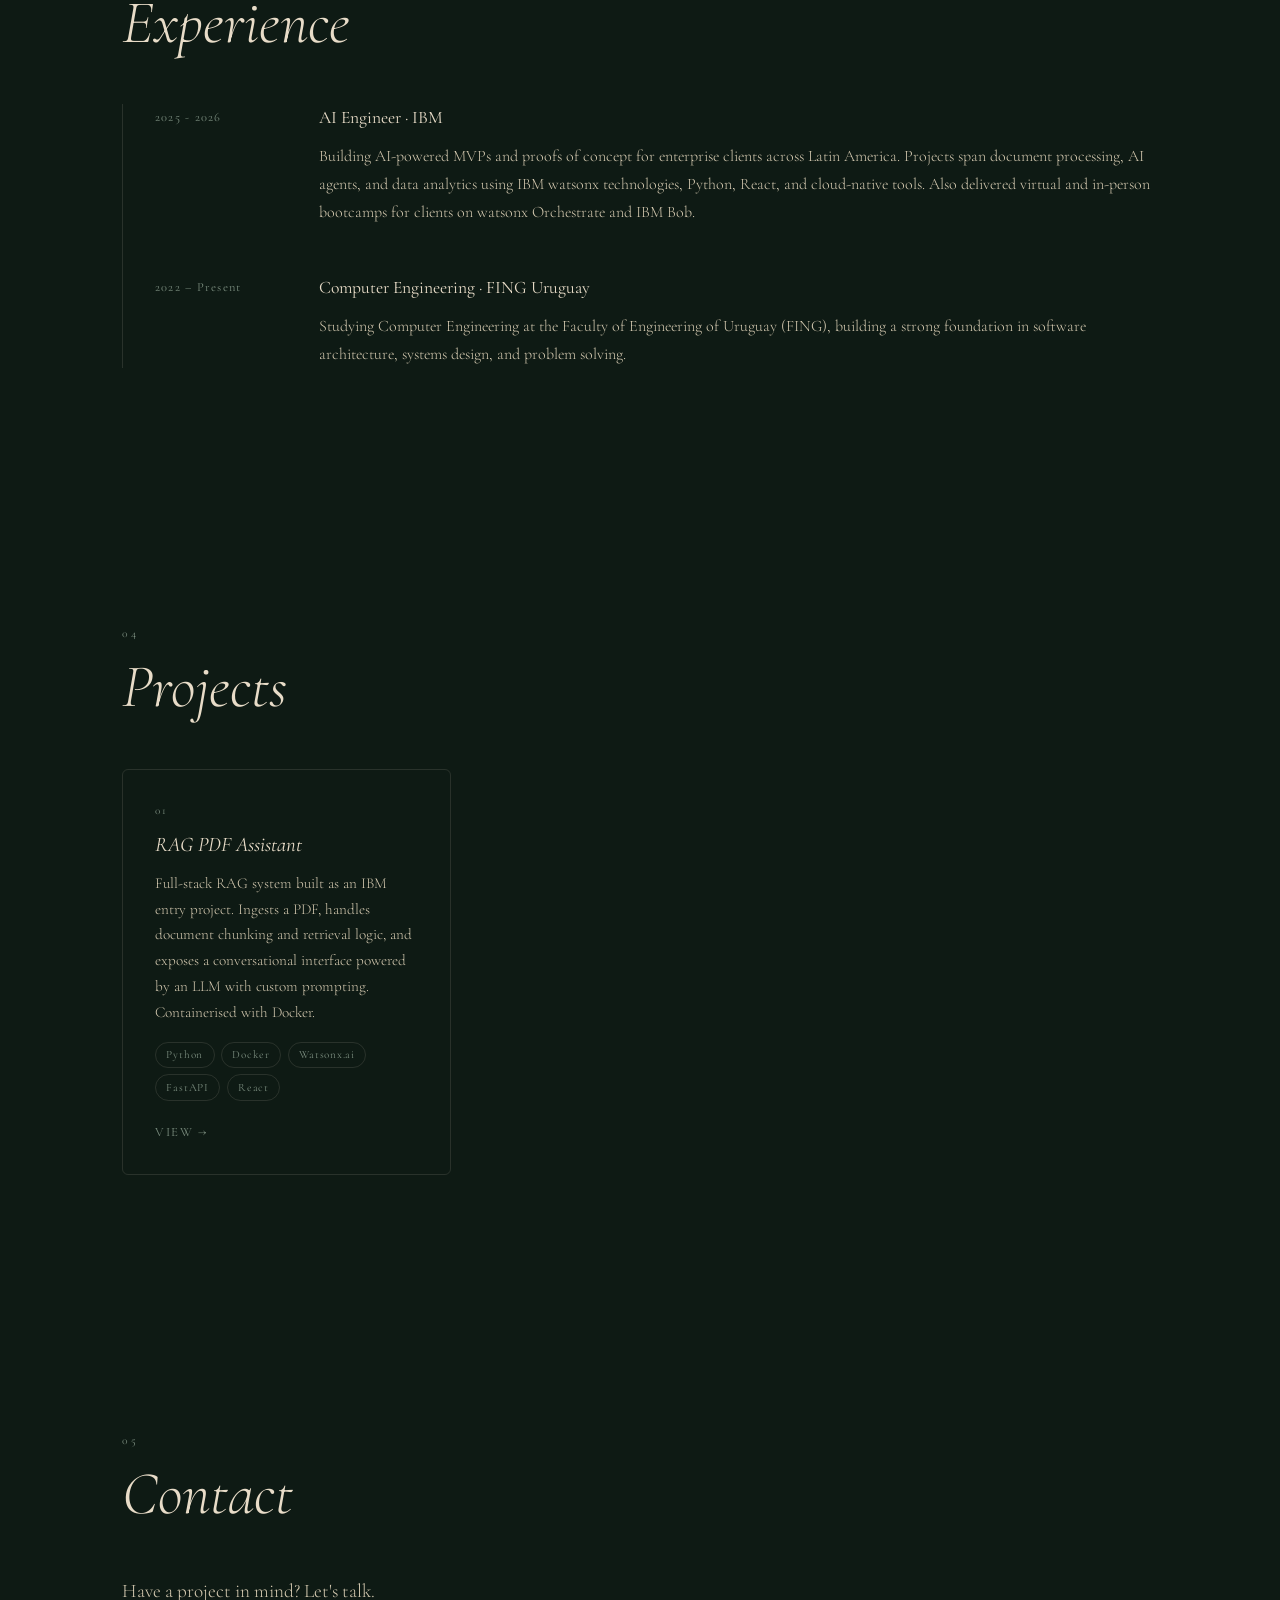
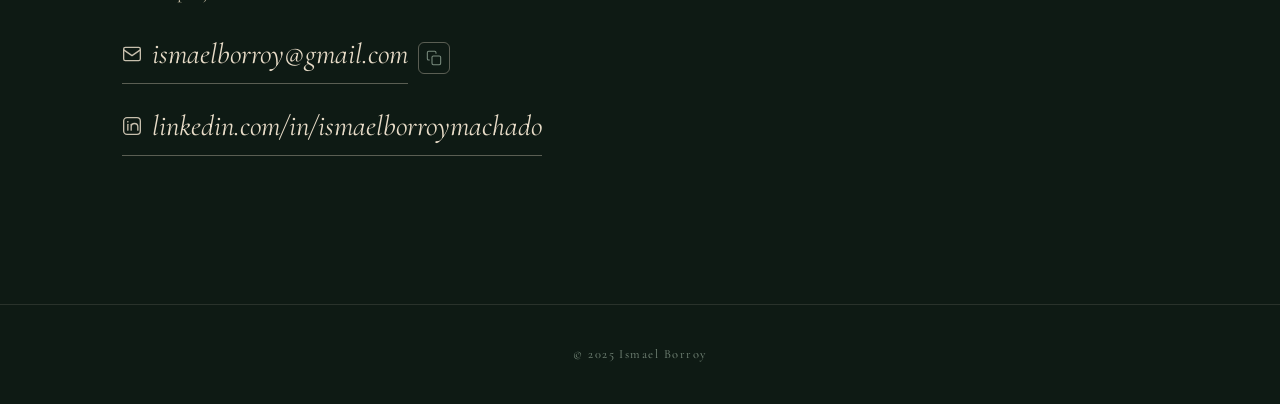
==== commit af969eef: "Aviable clip, door light, and easter egg up up down down left right left right" ====
--- a/pages/information.html
+++ b/pages/information.html
@@ -30,6 +30,9 @@
     <link rel="stylesheet" href="../styles/index.css" />
   </head>
   <body class="is-loading">
+
+    <!-- Scroll progress bar -->
+    <div id="scroll-progress" aria-hidden="true"></div>
 
     <!-- ── Navigation ───────────────────────────────────────── -->
     <header class="nav" id="nav">
@@ -76,12 +79,18 @@
           <div class="about__content">
             <p data-i18n="about_p1">I'm a Computer Engineering student at FING Uruguay with hands-on experience building AI-powered solutions. I've worked on MVPs and proofs of concept spanning document processing, AI agents, and data analytics across Latin America.</p>
             <p data-i18n="about_p2">I'm passionate about AI agents, system design, and turning complex technical challenges into clean, impactful solutions. I thrive in cross-cultural, client-facing environments.</p>
-            <a class="about__cv-btn" href="../assets/CV_Ismael_Borroy.pdf" download>
-              <svg xmlns="http://www.w3.org/2000/svg" width="16" height="16" viewBox="0 0 24 24" fill="none" stroke="currentColor" stroke-width="1.6" stroke-linecap="round" stroke-linejoin="round" aria-hidden="true">
-                <path d="M12 3v13M7 11l5 5 5-5"/><path d="M5 20h14"/>
-              </svg>
-              <span data-i18n="cv_download">Download CV</span>
-            </a>
+            <div class="about__actions">
+              <a class="about__cv-btn" href="../assets/CV_Ismael_Borroy.pdf" download>
+                <svg xmlns="http://www.w3.org/2000/svg" width="16" height="16" viewBox="0 0 24 24" fill="none" stroke="currentColor" stroke-width="1.6" stroke-linecap="round" stroke-linejoin="round" aria-hidden="true">
+                  <path d="M12 3v13M7 11l5 5 5-5"/><path d="M5 20h14"/>
+                </svg>
+                <span data-i18n="cv_download">Download CV</span>
+              </a>
+              <span class="status-chip">
+                <span class="status-chip__dot" aria-hidden="true"></span>
+                <span data-i18n="status_chip">Available</span>
+              </span>
+            </div>
           </div>
           <div class="about__photo">
             <img src="../assets/images/photo_01.jpg" alt="Ismael Borroy" />
--- a/styles/index.css
+++ b/styles/index.css
@@ -5,6 +5,19 @@
 
 body {
   transition: opacity 0.6s ease;
+}
+
+/* ── Scroll progress bar ─────────────────────────────────── */
+#scroll-progress {
+  position: fixed;
+  top: 0;
+  left: 0;
+  height: 2px;
+  width: 0%;
+  background: var(--color-accent);
+  z-index: 200;
+  transition: width 0.08s linear;
+  pointer-events: none;
 }
 
 /* ── Navigation ─────────────────────────────────────────── */
@@ -115,11 +128,46 @@
   gap: 1.2rem;
 }
 
+/* ── Status chip ─────────────────────────────────────────── */
+.status-chip {
+  display: inline-flex;
+  align-items: center;
+  gap: 0.5rem;
+  padding: 0.55rem 1.3rem 0.55rem 0.9rem;
+  border: 1px solid rgba(74, 180, 120, 0.3);
+  border-radius: 100px;
+  font-family: var(--font-serif);
+  font-size: 0.85rem;
+  letter-spacing: 0.08em;
+  color: var(--color-muted);
+}
+
+.status-chip__dot {
+  width: 7px;
+  height: 7px;
+  border-radius: 50%;
+  background: #4ab478;
+  flex-shrink: 0;
+  animation: pulse-dot 2s ease-in-out infinite;
+}
+
+@keyframes pulse-dot {
+  0%, 100% { opacity: 1;   transform: scale(1); }
+  50%       { opacity: 0.4; transform: scale(0.75); }
+}
+
+.about__actions {
+  display: flex;
+  align-items: center;
+  gap: 1rem;
+  flex-wrap: wrap;
+  margin-top: 0.5rem;
+}
+
 .about__cv-btn {
   display: inline-flex;
   align-items: center;
   gap: 0.5rem;
-  margin-top: 0.5rem;
   padding: 0.55rem 1.3rem;
   border: 1px solid var(--color-border-hover);
   border-radius: 100px;
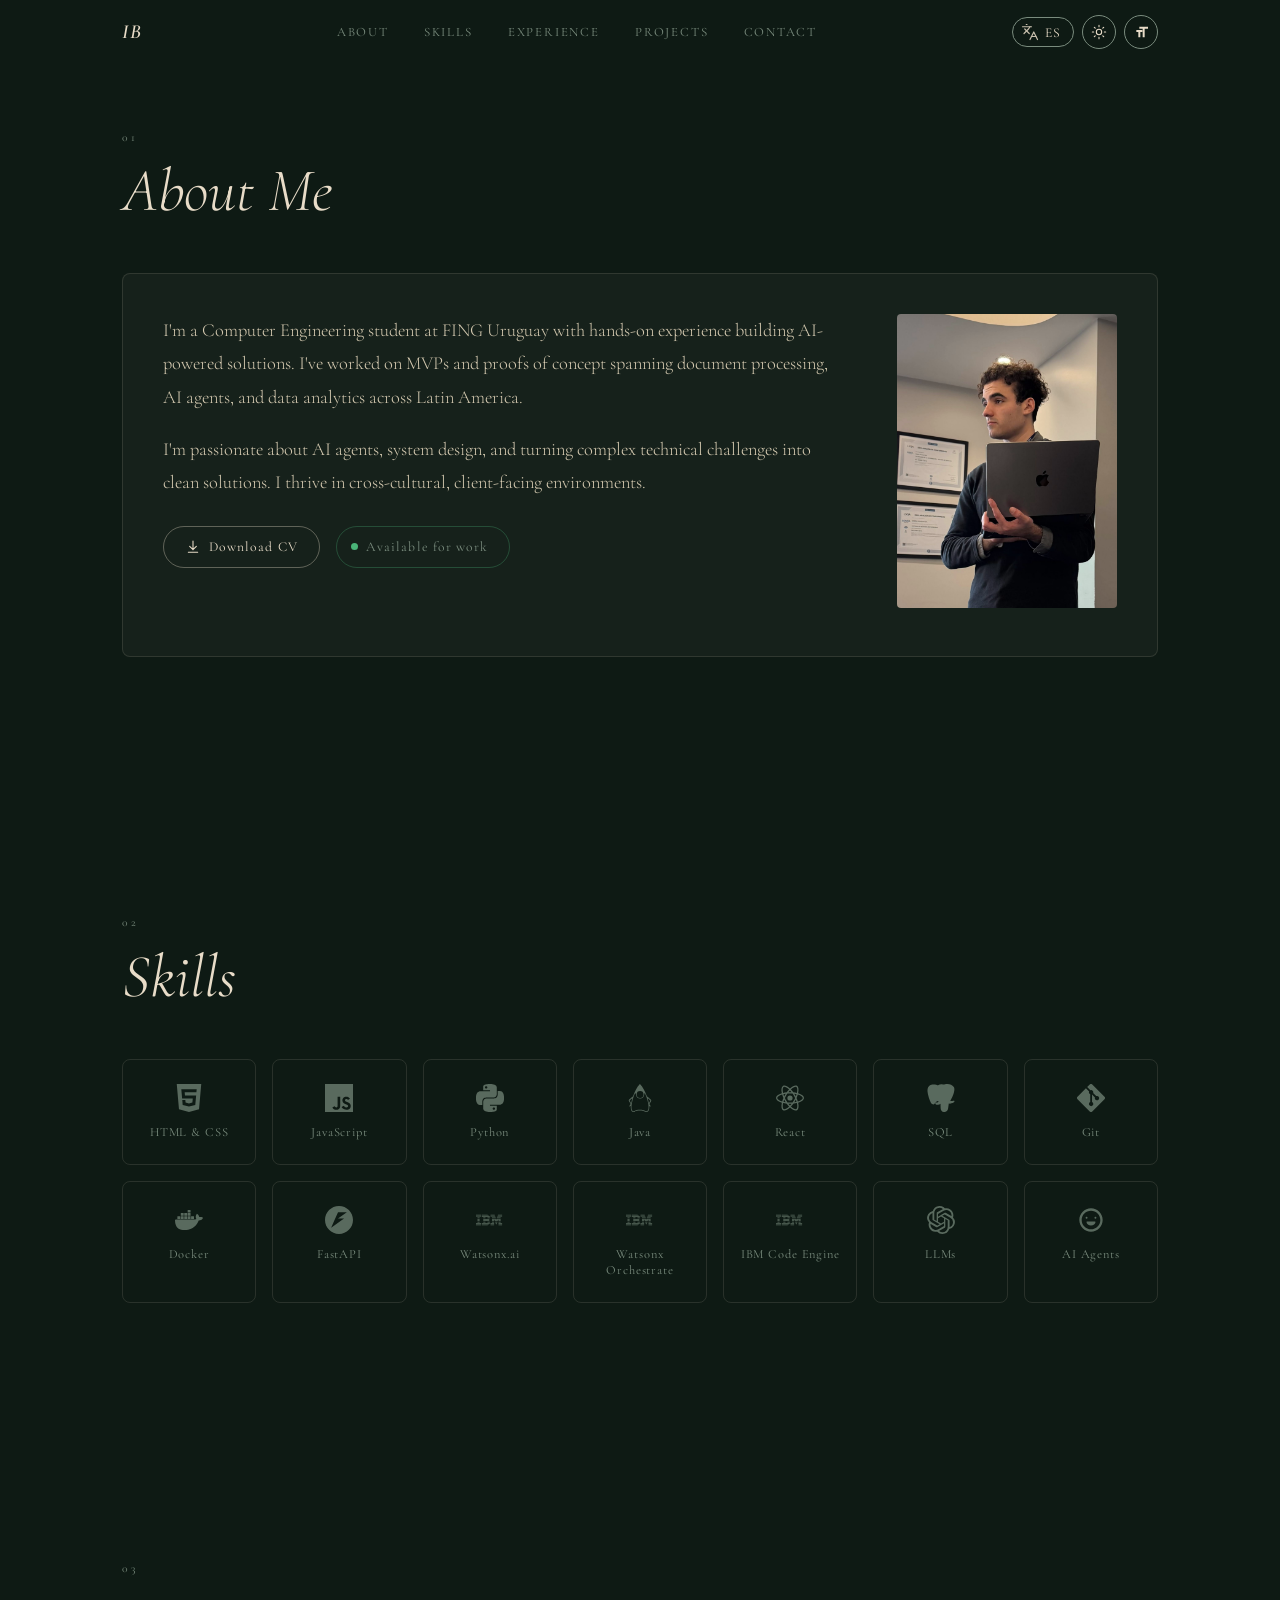
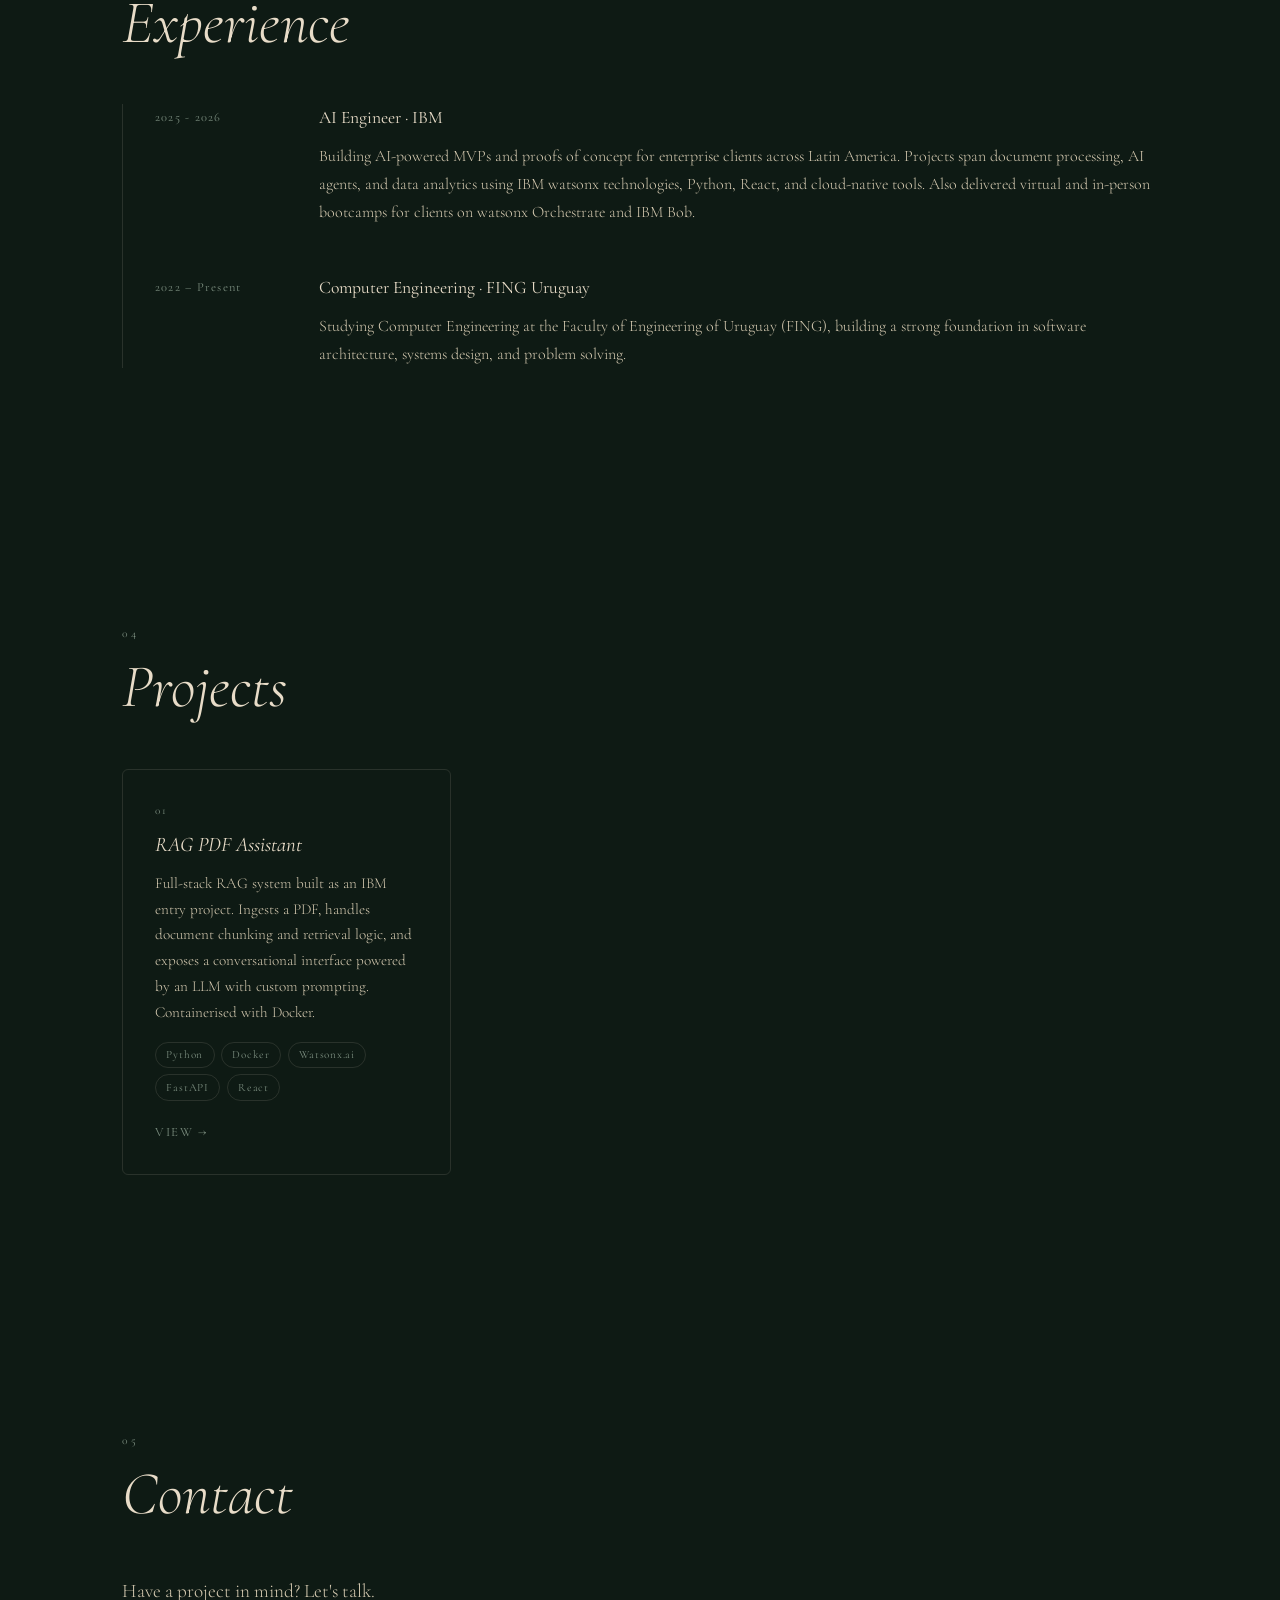
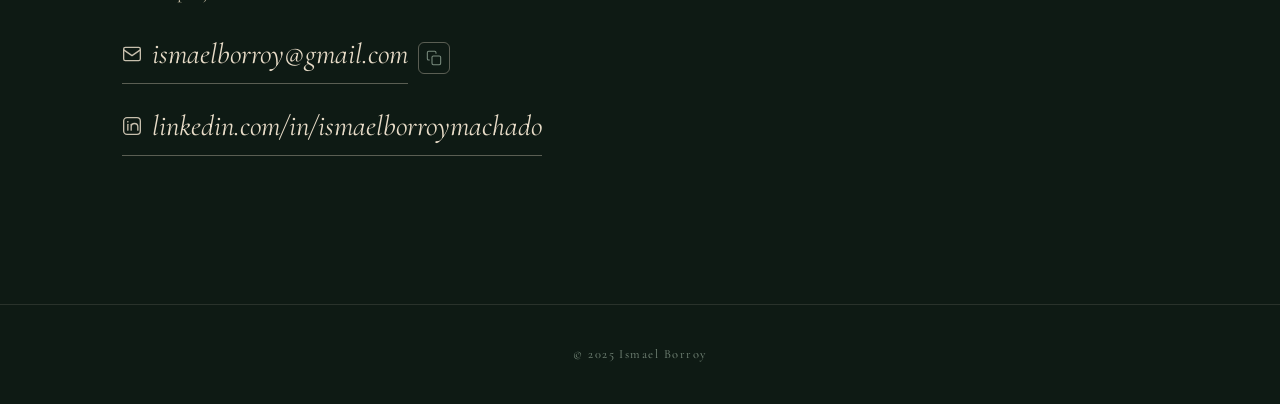
==== commit 94696036: "Font size button" ====
--- a/pages/information.html
+++ b/pages/information.html
@@ -66,6 +66,12 @@
               <path d="M21 12.79A9 9 0 1 1 11.21 3 7 7 0 0 0 21 12.79z"/>
             </svg>
           </button>
+          <button class="font-size-btn nav__font-size" id="font-size-toggle" aria-label="Cycle text size">
+            <!-- Font-size icon — Simple Icons / custom accessibility glyph -->
+            <svg xmlns="http://www.w3.org/2000/svg" width="16" height="16" viewBox="0 0 24 24" fill="currentColor" aria-hidden="true">
+              <path d="M9.5 4v3h5V20h3V7h5V4h-13zm-4.5 8h3v8h3v-8h3V9h-9v3z"/>
+            </svg>
+          </button>
         </div>
       </div>
     </header>
--- a/styles/global.css
+++ b/styles/global.css
@@ -16,6 +16,9 @@
   --font-serif: 'Cormorant Garamond', Georgia, serif;
 
   --transition-base: 0.3s ease;
+
+  /* HUD / font-size scale: 1 = default, 1.1 = medium, 1.25 = large */
+  --hud-scale: 1;
 }
 
 /* ── Light theme ─────────────────────────────────────────── */
@@ -190,6 +193,41 @@
   pointer-events: all;
 }
 
+/* ── HUD font-size scaling ───────────────────────────────── */
+[data-hud="1"] { --hud-scale: 1;    }
+[data-hud="2"] { --hud-scale: 1.1;  }
+[data-hud="3"] { --hud-scale: 1.25; }
+
+body {
+  font-size: calc(1rem * var(--hud-scale));
+}
+
+/* ── Font-size toggle button ─────────────────────────────── */
+.font-size-btn {
+  display: flex;
+  align-items: center;
+  justify-content: center;
+  width: 34px;
+  height: 34px;
+  background: transparent;
+  border: 1px solid var(--color-muted);
+  border-radius: 50%;
+  color: var(--color-accent);
+  cursor: pointer;
+  transition: border-color var(--transition-base), color var(--transition-base), background var(--transition-base);
+  position: static;
+}
+
+.font-size-btn:hover {
+  border-color: var(--color-accent);
+}
+
+/* Active (non-default) state: filled indicator */
+[data-hud="2"] .font-size-btn,
+[data-hud="3"] .font-size-btn {
+  border-color: var(--color-accent);
+}
+
 /* ── Mouse trail canvas (shared across pages) ────────────── */
 #trail-canvas {
   position: fixed;
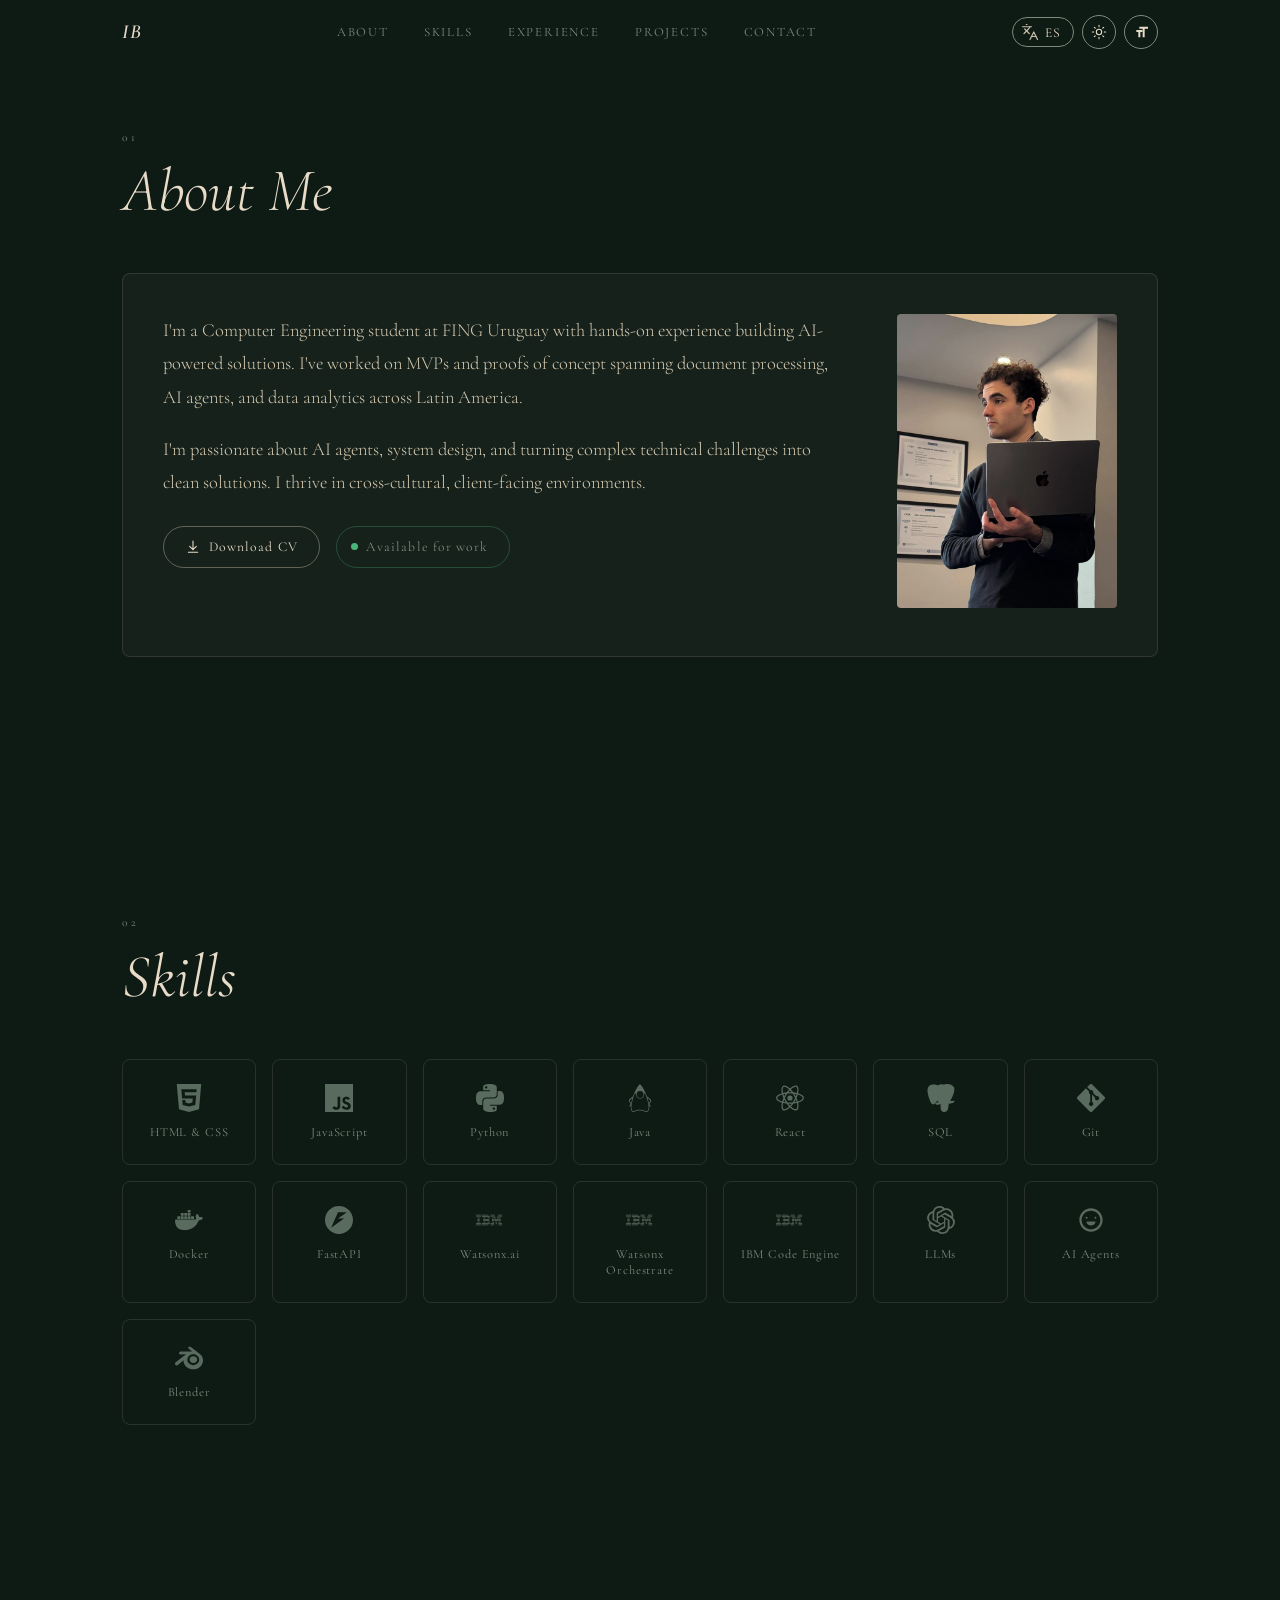
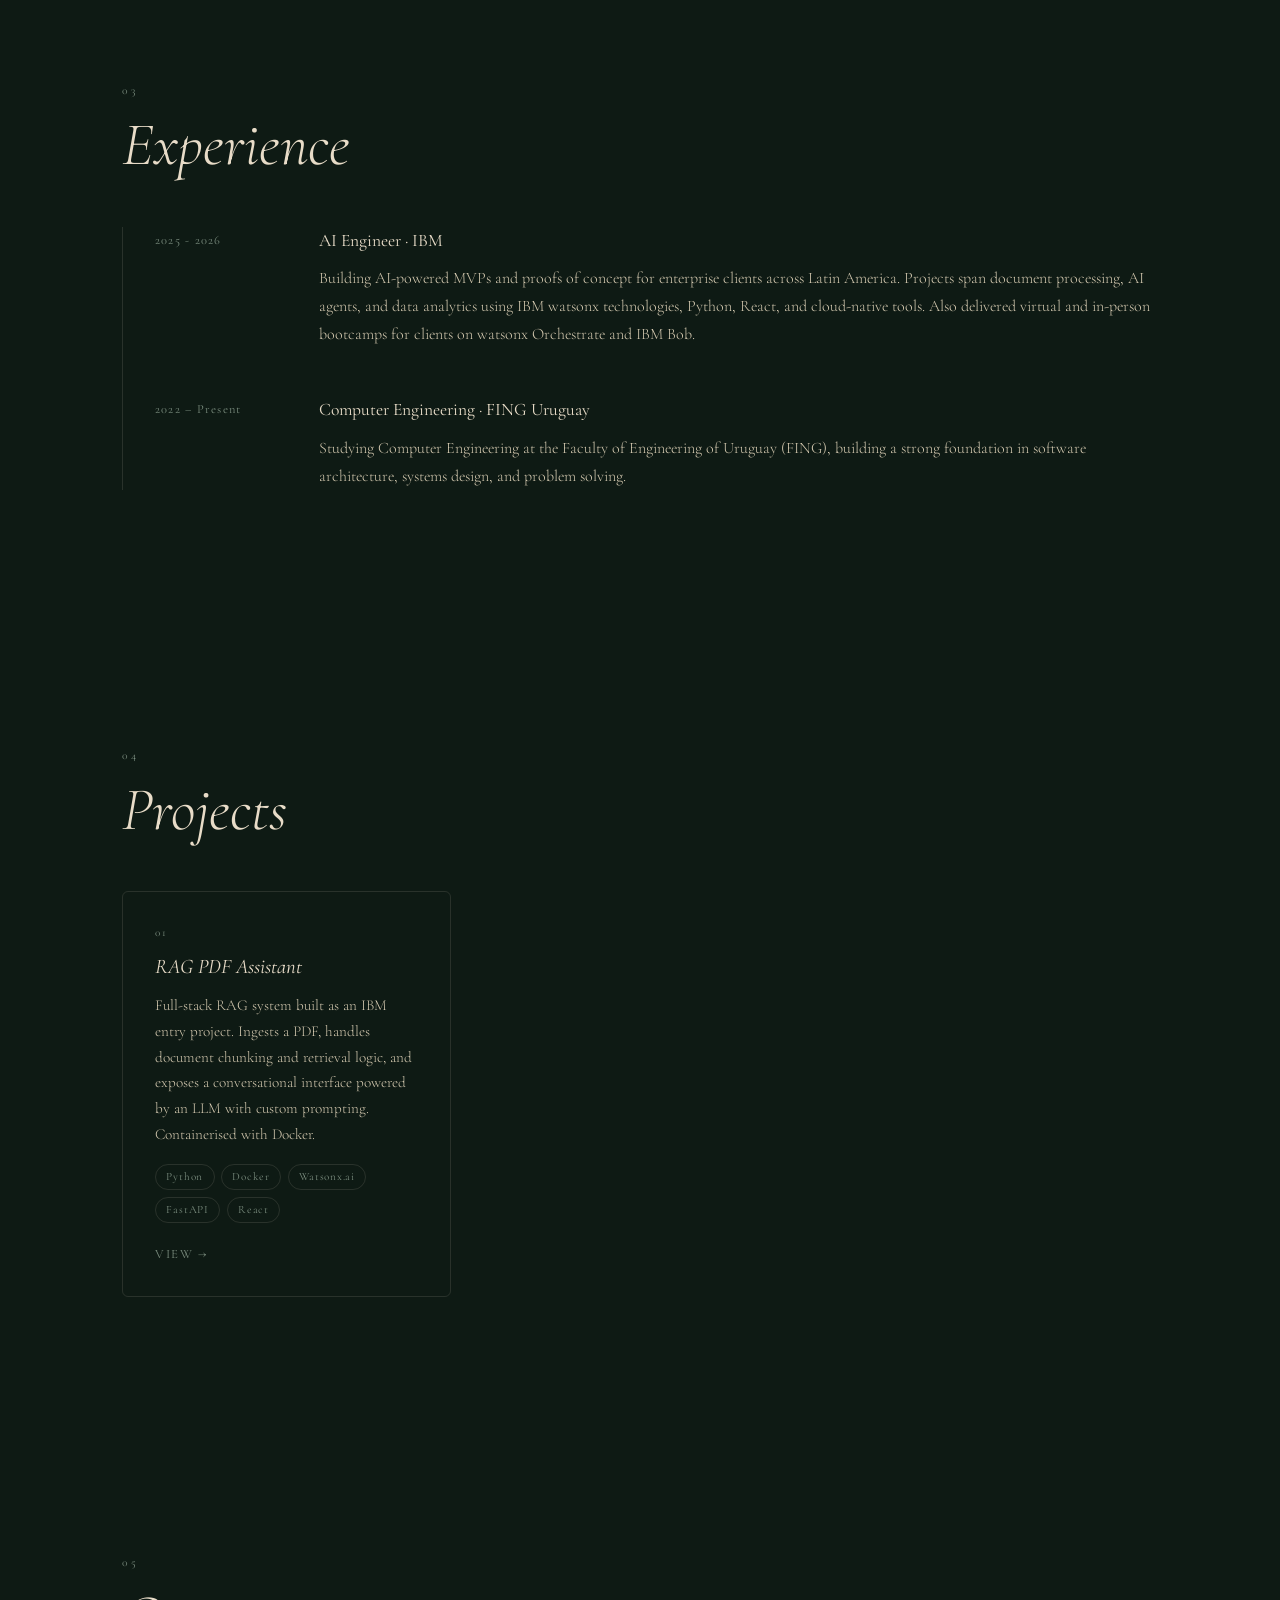
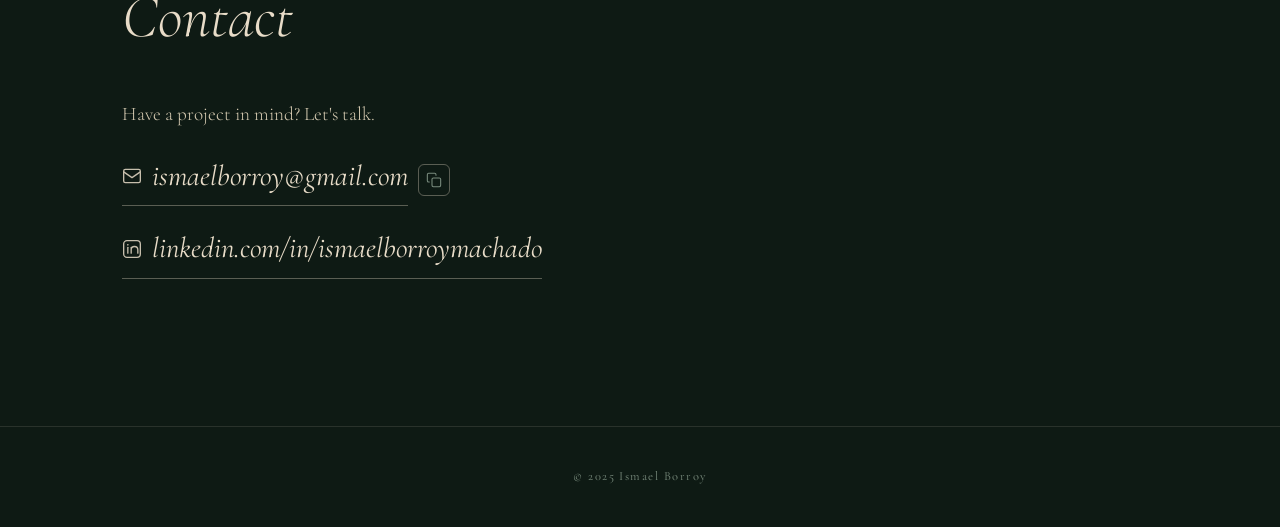
==== commit 2d8d32c2: "Blender to Skills" ====
--- a/pages/information.html
+++ b/pages/information.html
@@ -224,6 +224,14 @@
             <span>AI Agents</span>
           </li>
 
+          <!-- Blender — Simple Icons -->
+          <li class="skill-card">
+            <svg xmlns="http://www.w3.org/2000/svg" viewBox="0 0 24 24" fill="currentColor" aria-hidden="true">
+              <path d="M12.51 13.214c.046-.8.438-1.506 1.03-2.006a3.424 3.424 0 0 1 2.212-.79c.85 0 1.631.3 2.211.79.592.5.983 1.206 1.028 2.005.045.823-.285 1.586-.865 2.153a3.389 3.389 0 0 1-2.374.938 3.393 3.393 0 0 1-2.376-.938c-.58-.567-.91-1.33-.865-2.152M7.35 14.831c.006.314.106.922.256 1.398a7.372 7.372 0 0 0 1.593 2.757 8.227 8.227 0 0 0 2.787 2.001 8.947 8.947 0 0 0 3.66.76 8.964 8.964 0 0 0 3.657-.772 8.285 8.285 0 0 0 2.785-2.01 7.428 7.428 0 0 0 1.592-2.762 6.964 6.964 0 0 0 .25-3.074 7.123 7.123 0 0 0-1.016-2.779 7.764 7.764 0 0 0-1.852-2.043h.002L13.566 2.55l-.02-.015c-.492-.378-1.319-.376-1.86.002-.547.382-.609 1.015-.123 1.415l-.001.001 3.126 2.543-9.53.01h-.013c-.788.001-1.545.518-1.695 1.172-.154.665.38 1.217 1.2 1.22V8.9l4.83-.01-8.62 6.617-.034.025c-.813.622-1.075 1.658-.563 2.313.52.667 1.625.668 2.447.004L7.414 14s-.069.52-.063.831zm12.09 1.741c-.97.988-2.326 1.548-3.795 1.55-1.47.004-2.827-.552-3.797-1.538a4.51 4.51 0 0 1-1.036-1.622 4.282 4.282 0 0 1 .282-3.519 4.702 4.702 0 0 1 1.153-1.371c.942-.768 2.141-1.183 3.396-1.185 1.256-.002 2.455.41 3.398 1.175.48.391.87.854 1.152 1.367a4.28 4.28 0 0 1 .522 1.706 4.236 4.236 0 0 1-.239 1.811 4.54 4.54 0 0 1-1.035 1.626"/>
+            </svg>
+            <span>Blender</span>
+          </li>
+
         </ul>
       </div>
     </section>
--- a/styles/global.css
+++ b/styles/global.css
@@ -195,8 +195,8 @@
 
 /* ── HUD font-size scaling ───────────────────────────────── */
 [data-hud="1"] { --hud-scale: 1;    }
-[data-hud="2"] { --hud-scale: 1.1;  }
-[data-hud="3"] { --hud-scale: 1.25; }
+[data-hud="2"] { --hud-scale: 1.5;  }
+[data-hud="3"] { --hud-scale: 2; }
 
 body {
   font-size: calc(1rem * var(--hud-scale));
